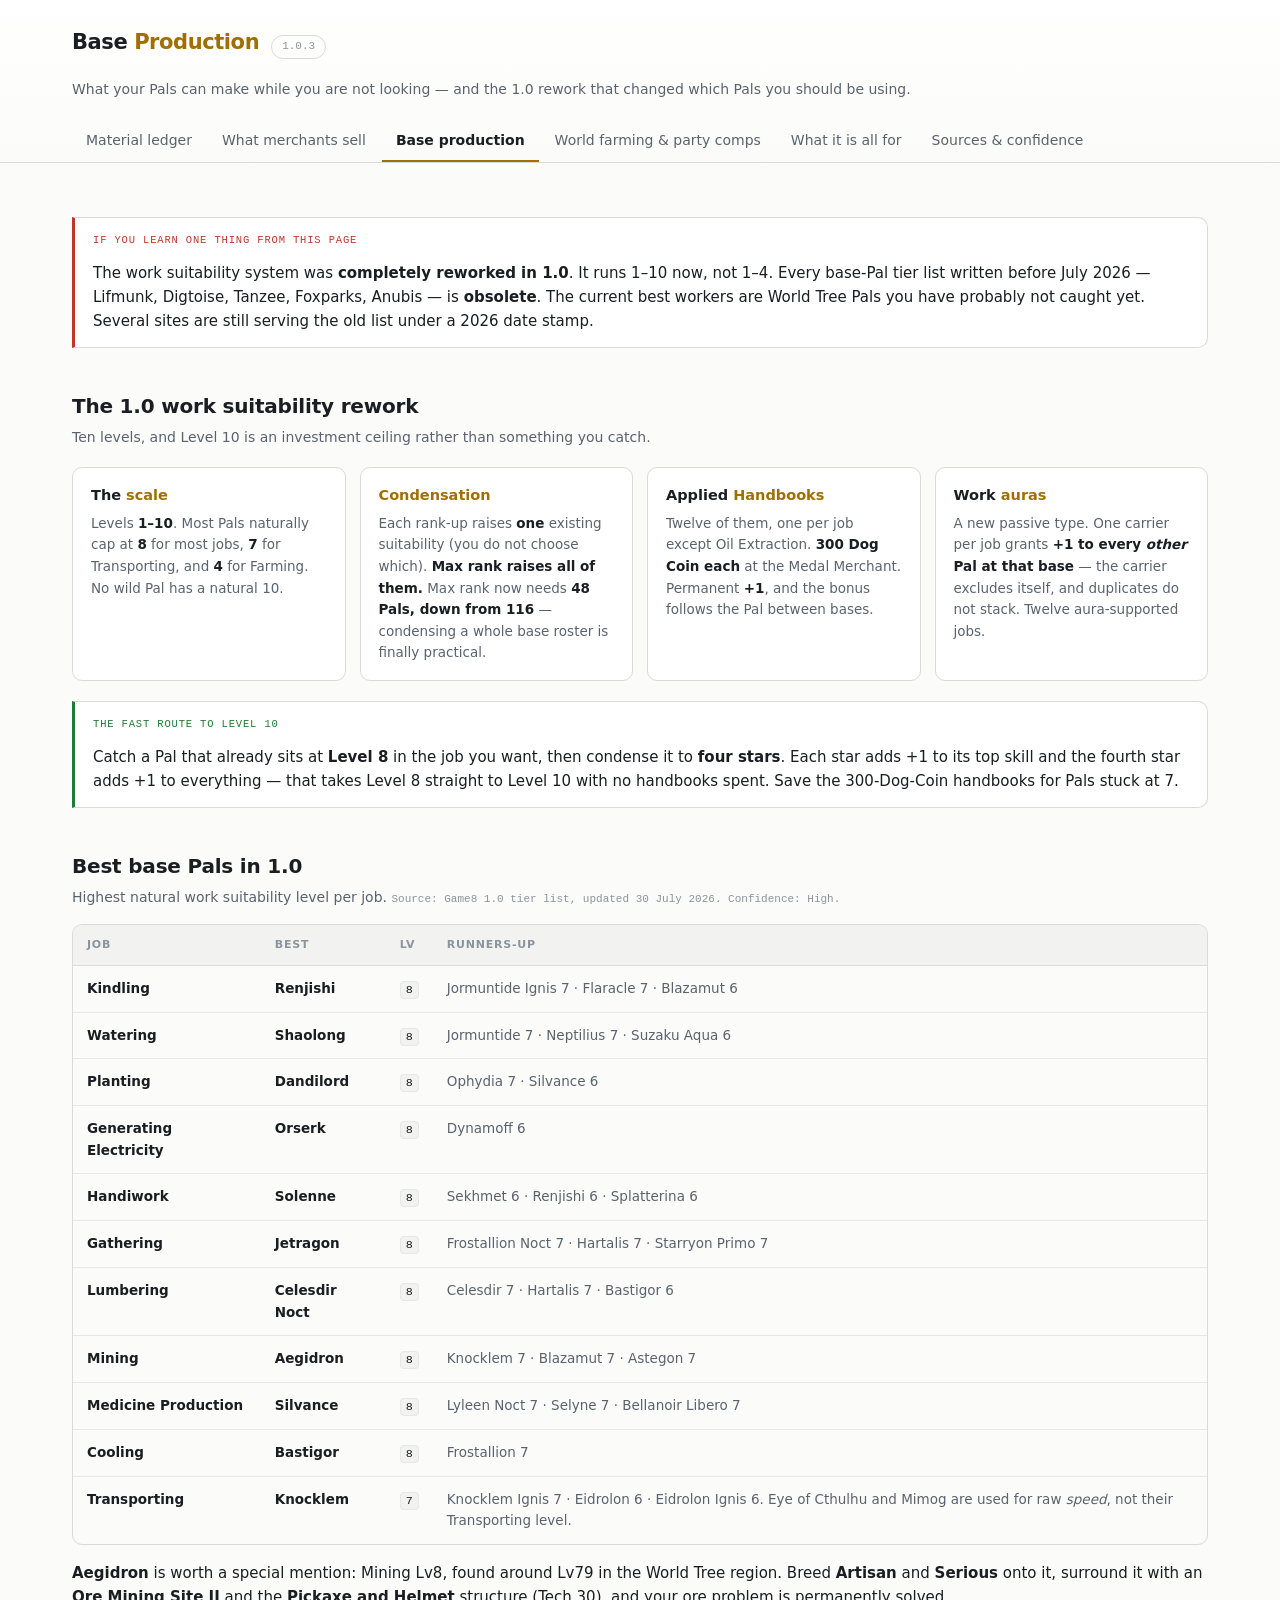
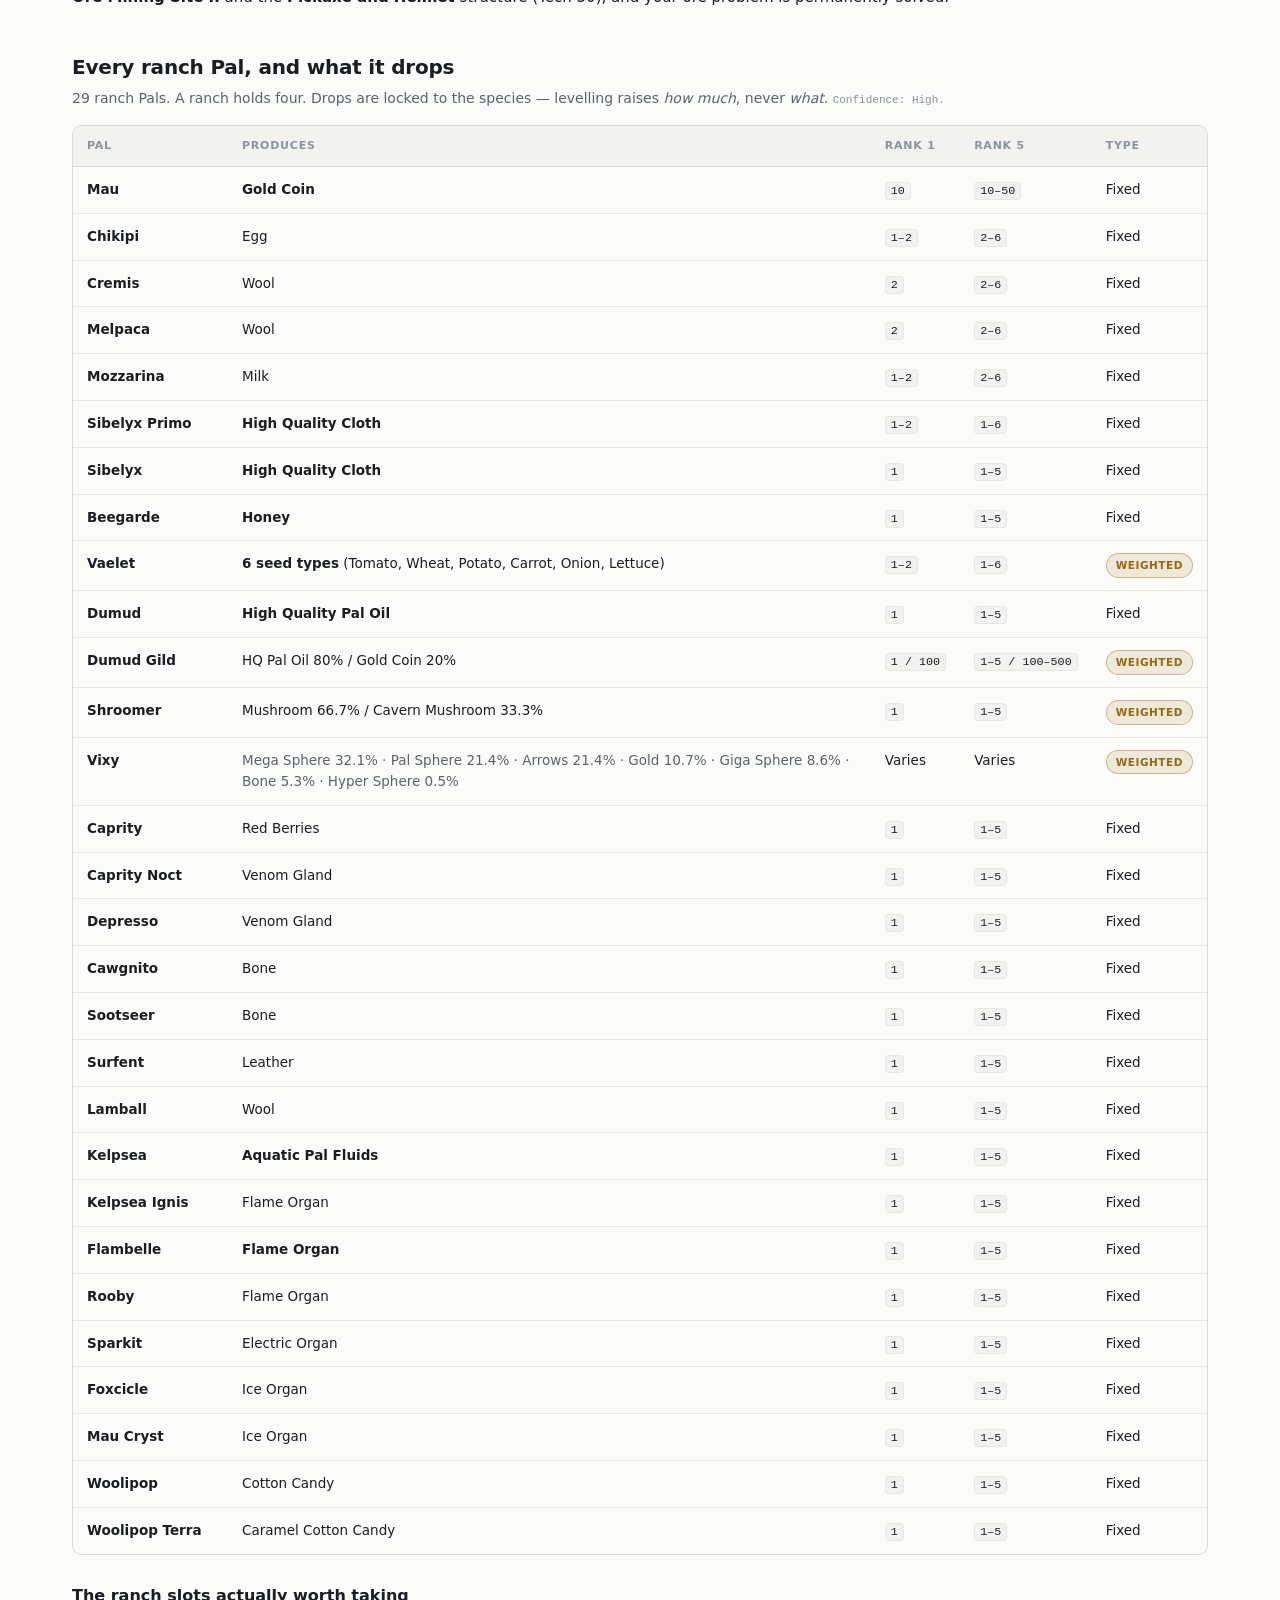
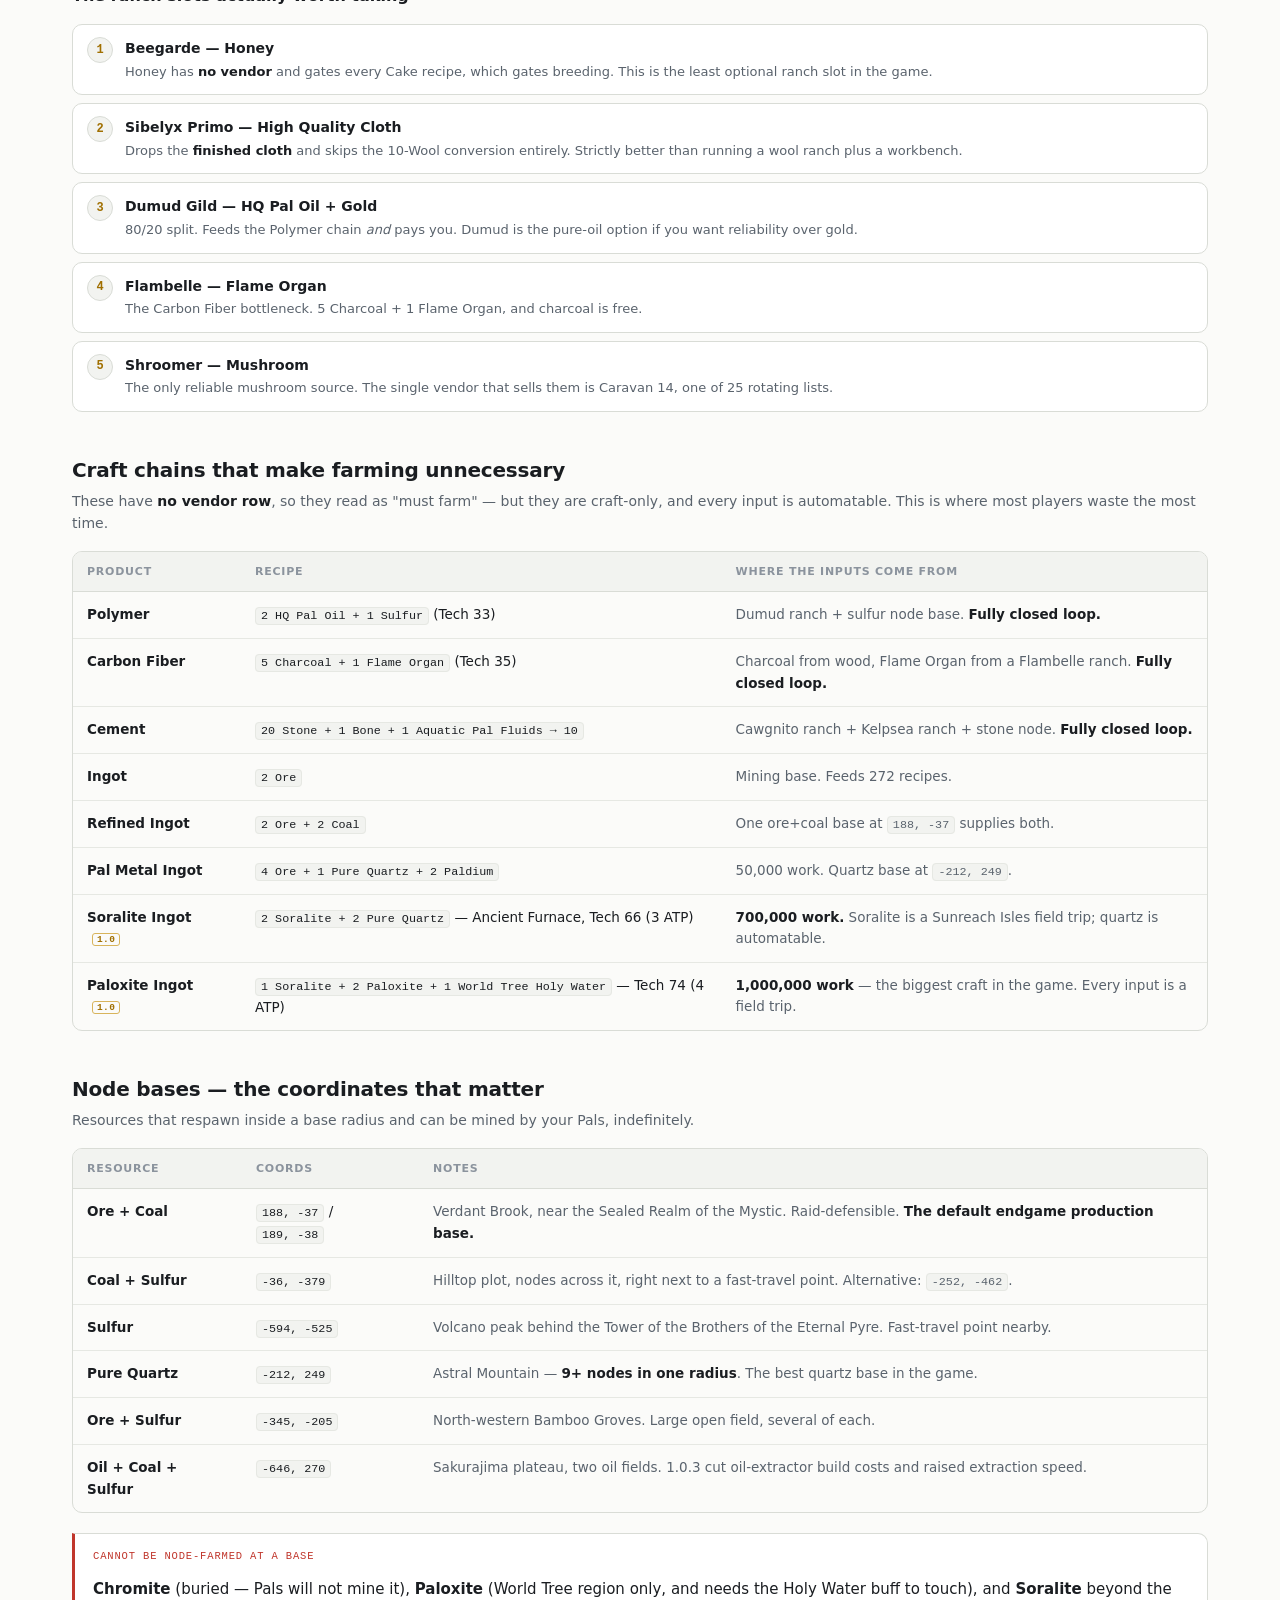
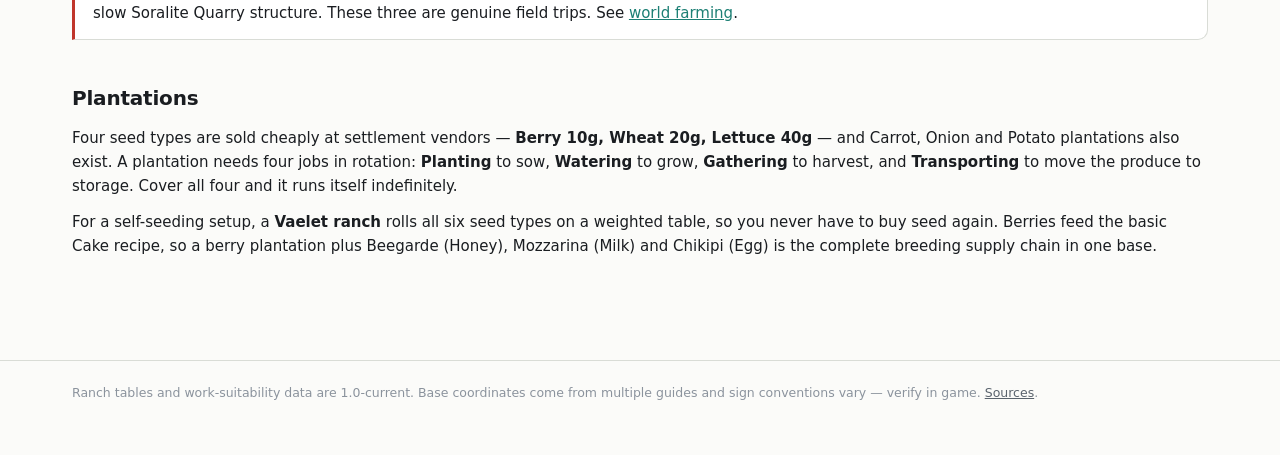
==== base-production.html @ 1eac3b6a "Palworld 1.0 endgame ledger: what you cannot buy, and how to get it A level-80 reference for Palworl" ====
<!doctype html>
<html lang="en">
<head>
<meta charset="utf-8">
<meta name="viewport" content="width=device-width, initial-scale=1">
<title>Base Production — Palworld 1.0</title>
<meta name="description" content="Every ranch Pal and what it drops, the 1.0 work suitability level 1-10 rework, node base coordinates, and the craft chains that make farming unnecessary.">
<link rel="stylesheet" href="assets/style.css">
</head>
<body>

<header class="site">
  <div class="wrap">
    <div class="brand">
      <h1>Base <span>Production</span></h1>
      <span class="ver">1.0.3</span>
      <p class="lede">What your Pals can make while you are not looking — and the 1.0 rework that changed which Pals you should be using.</p>
    </div>
    <nav class="site">
      <a href="index.html">Material ledger</a>
      <a href="merchants.html">What merchants sell</a>
      <a href="base-production.html" class="on">Base production</a>
      <a href="world-farming.html">World farming &amp; party comps</a>
      <a href="endgame-demand.html">What it is all for</a>
      <a href="sources.html">Sources &amp; confidence</a>
    </nav>
  </div>
</header>

<main>
<div class="wrap">

  <div class="callout warn">
    <span class="tag">If you learn one thing from this page</span>
    <p>The work suitability system was <strong>completely reworked in 1.0</strong>. It runs 1–10 now, not 1–4. Every base-Pal tier list written before July 2026 — Lifmunk, Digtoise, Tanzee, Foxparks, Anubis — is <strong>obsolete</strong>. The current best workers are World Tree Pals you have probably not caught yet. Several sites are still serving the old list under a 2026 date stamp.</p>
  </div>

  <h2>The 1.0 work suitability rework</h2>
  <p class="sub">Ten levels, and Level 10 is an investment ceiling rather than something you catch.</p>

  <div class="cards">
    <div class="card">
      <h4>The <span class="who">scale</span></h4>
      <p>Levels <strong>1–10</strong>. Most Pals naturally cap at <strong>8</strong> for most jobs, <strong>7</strong> for Transporting, and <strong>4</strong> for Farming. No wild Pal has a natural 10.</p>
    </div>
    <div class="card">
      <h4><span class="who">Condensation</span></h4>
      <p>Each rank-up raises <strong>one</strong> existing suitability (you do not choose which). <strong>Max rank raises all of them.</strong> Max rank now needs <strong>48 Pals, down from 116</strong> — condensing a whole base roster is finally practical.</p>
    </div>
    <div class="card">
      <h4>Applied <span class="who">Handbooks</span></h4>
      <p>Twelve of them, one per job except Oil Extraction. <strong>300 Dog Coin each</strong> at the Medal Merchant. Permanent <strong>+1</strong>, and the bonus follows the Pal between bases.</p>
    </div>
    <div class="card">
      <h4>Work <span class="who">auras</span></h4>
      <p>A new passive type. One carrier per job grants <strong>+1 to every <em>other</em> Pal at that base</strong> — the carrier excludes itself, and duplicates do not stack. Twelve aura-supported jobs.</p>
    </div>
  </div>

  <div class="callout good">
    <span class="tag">The fast route to Level 10</span>
    <p>Catch a Pal that already sits at <strong>Level 8</strong> in the job you want, then condense it to <strong>four stars</strong>. Each star adds +1 to its top skill and the fourth star adds +1 to everything — that takes Level 8 straight to Level 10 with no handbooks spent. Save the 300-Dog-Coin handbooks for Pals stuck at 7.</p>
  </div>

  <h2>Best base Pals in 1.0</h2>
  <p class="sub">Highest natural work suitability level per job. <span class="conf">Source: Game8 1.0 tier list, updated 30 July 2026. Confidence: High.</span></p>

  <div class="scroll">
  <table>
    <thead><tr><th>Job</th><th>Best</th><th>Lv</th><th>Runners-up</th></tr></thead>
    <tbody>
      <tr><td class="mat">Kindling</td><td><strong>Renjishi</strong></td><td><code>8</code></td><td class="detail">Jormuntide Ignis 7 &middot; Flaracle 7 &middot; Blazamut 6</td></tr>
      <tr><td class="mat">Watering</td><td><strong>Shaolong</strong></td><td><code>8</code></td><td class="detail">Jormuntide 7 &middot; Neptilius 7 &middot; Suzaku Aqua 6</td></tr>
      <tr><td class="mat">Planting</td><td><strong>Dandilord</strong></td><td><code>8</code></td><td class="detail">Ophydia 7 &middot; Silvance 6</td></tr>
      <tr><td class="mat">Generating Electricity</td><td><strong>Orserk</strong></td><td><code>8</code></td><td class="detail">Dynamoff 6</td></tr>
      <tr><td class="mat">Handiwork</td><td><strong>Solenne</strong></td><td><code>8</code></td><td class="detail">Sekhmet 6 &middot; Renjishi 6 &middot; Splatterina 6</td></tr>
      <tr><td class="mat">Gathering</td><td><strong>Jetragon</strong></td><td><code>8</code></td><td class="detail">Frostallion Noct 7 &middot; Hartalis 7 &middot; Starryon Primo 7</td></tr>
      <tr><td class="mat">Lumbering</td><td><strong>Celesdir Noct</strong></td><td><code>8</code></td><td class="detail">Celesdir 7 &middot; Hartalis 7 &middot; Bastigor 6</td></tr>
      <tr><td class="mat">Mining</td><td><strong>Aegidron</strong></td><td><code>8</code></td><td class="detail">Knocklem 7 &middot; Blazamut 7 &middot; Astegon 7</td></tr>
      <tr><td class="mat">Medicine Production</td><td><strong>Silvance</strong></td><td><code>8</code></td><td class="detail">Lyleen Noct 7 &middot; Selyne 7 &middot; Bellanoir Libero 7</td></tr>
      <tr><td class="mat">Cooling</td><td><strong>Bastigor</strong></td><td><code>8</code></td><td class="detail">Frostallion 7</td></tr>
      <tr><td class="mat">Transporting</td><td><strong>Knocklem</strong></td><td><code>7</code></td><td class="detail">Knocklem Ignis 7 &middot; Eidrolon 6 &middot; Eidrolon Ignis 6. Eye of Cthulhu and Mimog are used for raw <em>speed</em>, not their Transporting level.</td></tr>
    </tbody>
  </table>
  </div>

  <p><strong>Aegidron</strong> is worth a special mention: Mining Lv8, found around Lv79 in the World Tree region. Breed <strong>Artisan</strong> and <strong>Serious</strong> onto it, surround it with an <strong>Ore Mining Site II</strong> and the <strong>Pickaxe and Helmet</strong> structure (Tech 30), and your ore problem is permanently solved.</p>

  <h2>Every ranch Pal, and what it drops</h2>
  <p class="sub">29 ranch Pals. A ranch holds four. Drops are locked to the species — levelling raises <em>how much</em>, never <em>what</em>. <span class="conf">Confidence: High.</span></p>

  <div class="scroll">
  <table>
    <thead><tr><th>Pal</th><th>Produces</th><th>Rank 1</th><th>Rank 5</th><th>Type</th></tr></thead>
    <tbody>
      <tr><td class="mat">Mau</td><td><strong>Gold Coin</strong></td><td><code>10</code></td><td><code>10–50</code></td><td>Fixed</td></tr>
      <tr><td class="mat">Chikipi</td><td>Egg</td><td><code>1–2</code></td><td><code>2–6</code></td><td>Fixed</td></tr>
      <tr><td class="mat">Cremis</td><td>Wool</td><td><code>2</code></td><td><code>2–6</code></td><td>Fixed</td></tr>
      <tr><td class="mat">Melpaca</td><td>Wool</td><td><code>2</code></td><td><code>2–6</code></td><td>Fixed</td></tr>
      <tr><td class="mat">Mozzarina</td><td>Milk</td><td><code>1–2</code></td><td><code>2–6</code></td><td>Fixed</td></tr>
      <tr><td class="mat">Sibelyx Primo</td><td><strong>High Quality Cloth</strong></td><td><code>1–2</code></td><td><code>1–6</code></td><td>Fixed</td></tr>
      <tr><td class="mat">Sibelyx</td><td><strong>High Quality Cloth</strong></td><td><code>1</code></td><td><code>1–5</code></td><td>Fixed</td></tr>
      <tr><td class="mat">Beegarde</td><td><strong>Honey</strong></td><td><code>1</code></td><td><code>1–5</code></td><td>Fixed</td></tr>
      <tr><td class="mat">Vaelet</td><td><strong>6 seed types</strong> (Tomato, Wheat, Potato, Carrot, Onion, Lettuce)</td><td><code>1–2</code></td><td><code>1–6</code></td><td><span class="pill rotate">Weighted</span></td></tr>
      <tr><td class="mat">Dumud</td><td><strong>High Quality Pal Oil</strong></td><td><code>1</code></td><td><code>1–5</code></td><td>Fixed</td></tr>
      <tr><td class="mat">Dumud Gild</td><td>HQ Pal Oil 80% / Gold Coin 20%</td><td><code>1 / 100</code></td><td><code>1–5 / 100–500</code></td><td><span class="pill rotate">Weighted</span></td></tr>
      <tr><td class="mat">Shroomer</td><td>Mushroom 66.7% / Cavern Mushroom 33.3%</td><td><code>1</code></td><td><code>1–5</code></td><td><span class="pill rotate">Weighted</span></td></tr>
      <tr><td class="mat">Vixy</td><td class="detail">Mega Sphere 32.1% &middot; Pal Sphere 21.4% &middot; Arrows 21.4% &middot; Gold 10.7% &middot; Giga Sphere 8.6% &middot; Bone 5.3% &middot; Hyper Sphere 0.5%</td><td>Varies</td><td>Varies</td><td><span class="pill rotate">Weighted</span></td></tr>
      <tr><td class="mat">Caprity</td><td>Red Berries</td><td><code>1</code></td><td><code>1–5</code></td><td>Fixed</td></tr>
      <tr><td class="mat">Caprity Noct</td><td>Venom Gland</td><td><code>1</code></td><td><code>1–5</code></td><td>Fixed</td></tr>
      <tr><td class="mat">Depresso</td><td>Venom Gland</td><td><code>1</code></td><td><code>1–5</code></td><td>Fixed</td></tr>
      <tr><td class="mat">Cawgnito</td><td>Bone</td><td><code>1</code></td><td><code>1–5</code></td><td>Fixed</td></tr>
      <tr><td class="mat">Sootseer</td><td>Bone</td><td><code>1</code></td><td><code>1–5</code></td><td>Fixed</td></tr>
      <tr><td class="mat">Surfent</td><td>Leather</td><td><code>1</code></td><td><code>1–5</code></td><td>Fixed</td></tr>
      <tr><td class="mat">Lamball</td><td>Wool</td><td><code>1</code></td><td><code>1–5</code></td><td>Fixed</td></tr>
      <tr><td class="mat">Kelpsea</td><td><strong>Aquatic Pal Fluids</strong></td><td><code>1</code></td><td><code>1–5</code></td><td>Fixed</td></tr>
      <tr><td class="mat">Kelpsea Ignis</td><td>Flame Organ</td><td><code>1</code></td><td><code>1–5</code></td><td>Fixed</td></tr>
      <tr><td class="mat">Flambelle</td><td><strong>Flame Organ</strong></td><td><code>1</code></td><td><code>1–5</code></td><td>Fixed</td></tr>
      <tr><td class="mat">Rooby</td><td>Flame Organ</td><td><code>1</code></td><td><code>1–5</code></td><td>Fixed</td></tr>
      <tr><td class="mat">Sparkit</td><td>Electric Organ</td><td><code>1</code></td><td><code>1–5</code></td><td>Fixed</td></tr>
      <tr><td class="mat">Foxcicle</td><td>Ice Organ</td><td><code>1</code></td><td><code>1–5</code></td><td>Fixed</td></tr>
      <tr><td class="mat">Mau Cryst</td><td>Ice Organ</td><td><code>1</code></td><td><code>1–5</code></td><td>Fixed</td></tr>
      <tr><td class="mat">Woolipop</td><td>Cotton Candy</td><td><code>1</code></td><td><code>1–5</code></td><td>Fixed</td></tr>
      <tr><td class="mat">Woolipop Terra</td><td>Caramel Cotton Candy</td><td><code>1</code></td><td><code>1–5</code></td><td>Fixed</td></tr>
    </tbody>
  </table>
  </div>

  <h3>The ranch slots actually worth taking</h3>
  <ol class="slots">
    <li><span class="n">Beegarde &mdash; Honey</span><span class="d">Honey has <strong>no vendor</strong> and gates every Cake recipe, which gates breeding. This is the least optional ranch slot in the game.</span></li>
    <li><span class="n">Sibelyx Primo &mdash; High Quality Cloth</span><span class="d">Drops the <strong>finished cloth</strong> and skips the 10-Wool conversion entirely. Strictly better than running a wool ranch plus a workbench.</span></li>
    <li><span class="n">Dumud Gild &mdash; HQ Pal Oil + Gold</span><span class="d">80/20 split. Feeds the Polymer chain <em>and</em> pays you. Dumud is the pure-oil option if you want reliability over gold.</span></li>
    <li><span class="n">Flambelle &mdash; Flame Organ</span><span class="d">The Carbon Fiber bottleneck. 5 Charcoal + 1 Flame Organ, and charcoal is free.</span></li>
    <li><span class="n">Shroomer &mdash; Mushroom</span><span class="d">The only reliable mushroom source. The single vendor that sells them is Caravan 14, one of 25 rotating lists.</span></li>
  </ol>

  <h2>Craft chains that make farming unnecessary</h2>
  <p class="sub">These have <strong>no vendor row</strong>, so they read as "must farm" — but they are craft-only, and every input is automatable. This is where most players waste the most time.</p>

  <div class="scroll">
  <table>
    <thead><tr><th>Product</th><th>Recipe</th><th>Where the inputs come from</th></tr></thead>
    <tbody>
      <tr><td class="mat">Polymer</td><td><code>2 HQ Pal Oil + 1 Sulfur</code> (Tech 33)</td><td class="detail">Dumud ranch + sulfur node base. <strong>Fully closed loop.</strong></td></tr>
      <tr><td class="mat">Carbon Fiber</td><td><code>5 Charcoal + 1 Flame Organ</code> (Tech 35)</td><td class="detail">Charcoal from wood, Flame Organ from a Flambelle ranch. <strong>Fully closed loop.</strong></td></tr>
      <tr><td class="mat">Cement</td><td><code>20 Stone + 1 Bone + 1 Aquatic Pal Fluids &rarr; 10</code></td><td class="detail">Cawgnito ranch + Kelpsea ranch + stone node. <strong>Fully closed loop.</strong></td></tr>
      <tr><td class="mat">Ingot</td><td><code>2 Ore</code></td><td class="detail">Mining base. Feeds 272 recipes.</td></tr>
      <tr><td class="mat">Refined Ingot</td><td><code>2 Ore + 2 Coal</code></td><td class="detail">One ore+coal base at <code>188, -37</code> supplies both.</td></tr>
      <tr><td class="mat">Pal Metal Ingot</td><td><code>4 Ore + 1 Pure Quartz + 2 Paldium</code></td><td class="detail">50,000 work. Quartz base at <code>-212, 249</code>.</td></tr>
      <tr><td class="mat">Soralite Ingot <span class="new">1.0</span></td><td><code>2 Soralite + 2 Pure Quartz</code> &mdash; Ancient Furnace, Tech 66 (3 ATP)</td><td class="detail"><strong>700,000 work.</strong> Soralite is a Sunreach Isles field trip; quartz is automatable.</td></tr>
      <tr><td class="mat">Paloxite Ingot <span class="new">1.0</span></td><td><code>1 Soralite + 2 Paloxite + 1 World Tree Holy Water</code> &mdash; Tech 74 (4 ATP)</td><td class="detail"><strong>1,000,000 work</strong> — the biggest craft in the game. Every input is a field trip.</td></tr>
    </tbody>
  </table>
  </div>

  <h2>Node bases &mdash; the coordinates that matter</h2>
  <p class="sub">Resources that respawn inside a base radius and can be mined by your Pals, indefinitely.</p>

  <div class="scroll">
  <table>
    <thead><tr><th>Resource</th><th>Coords</th><th>Notes</th></tr></thead>
    <tbody>
      <tr><td class="mat">Ore + Coal</td><td><code>188, -37</code> / <code>189, -38</code></td><td class="detail">Verdant Brook, near the Sealed Realm of the Mystic. Raid-defensible. <strong>The default endgame production base.</strong></td></tr>
      <tr><td class="mat">Coal + Sulfur</td><td><code>-36, -379</code></td><td class="detail">Hilltop plot, nodes across it, right next to a fast-travel point. Alternative: <code>-252, -462</code>.</td></tr>
      <tr><td class="mat">Sulfur</td><td><code>-594, -525</code></td><td class="detail">Volcano peak behind the Tower of the Brothers of the Eternal Pyre. Fast-travel point nearby.</td></tr>
      <tr><td class="mat">Pure Quartz</td><td><code>-212, 249</code></td><td class="detail">Astral Mountain — <strong>9+ nodes in one radius</strong>. The best quartz base in the game.</td></tr>
      <tr><td class="mat">Ore + Sulfur</td><td><code>-345, -205</code></td><td class="detail">North-western Bamboo Groves. Large open field, several of each.</td></tr>
      <tr><td class="mat">Oil + Coal + Sulfur</td><td><code>-646, 270</code></td><td class="detail">Sakurajima plateau, two oil fields. 1.0.3 cut oil-extractor build costs and raised extraction speed.</td></tr>
    </tbody>
  </table>
  </div>

  <div class="callout warn">
    <span class="tag">Cannot be node-farmed at a base</span>
    <p><strong>Chromite</strong> (buried — Pals will not mine it), <strong>Paloxite</strong> (World Tree region only, and needs the Holy Water buff to touch), and <strong>Soralite</strong> beyond the slow Soralite Quarry structure. These three are genuine field trips. See <a href="world-farming.html">world farming</a>.</p>
  </div>

  <h2>Plantations</h2>
  <p>Four seed types are sold cheaply at settlement vendors — <strong>Berry 10g, Wheat 20g, Lettuce 40g</strong> — and Carrot, Onion and Potato plantations also exist. A plantation needs four jobs in rotation: <strong>Planting</strong> to sow, <strong>Watering</strong> to grow, <strong>Gathering</strong> to harvest, and <strong>Transporting</strong> to move the produce to storage. Cover all four and it runs itself indefinitely.</p>
  <p>For a self-seeding setup, a <strong>Vaelet ranch</strong> rolls all six seed types on a weighted table, so you never have to buy seed again. Berries feed the basic Cake recipe, so a berry plantation plus Beegarde (Honey), Mozzarina (Milk) and Chikipi (Egg) is the complete breeding supply chain in one base.</p>

</div>
</main>

<footer class="site">
  <div class="wrap">Ranch tables and work-suitability data are 1.0-current. Base coordinates come from multiple guides and sign conventions vary — verify in game. <a href="sources.html">Sources</a>.</div>
</footer>

</body>
</html>
---- assets/style.css ----
:root {
  --bg: #0e1116;
  --bg-raised: #161b22;
  --bg-inset: #1c232c;
  --border: #2a323d;
  --border-soft: #222933;
  --text: #e6edf3;
  --text-dim: #9aa7b4;
  --text-faint: #6e7b8a;
  --accent: #f0b429;
  --accent-dim: #8a6a1c;
  --teal: #3fb6a8;
  --red: #e5534b;
  --green: #3fb950;
  --amber: #d29922;
  --radius: 10px;
  --mono: ui-monospace, "SF Mono", "JetBrains Mono", "Cascadia Code", Consolas, monospace;
  --sans: system-ui, -apple-system, "Segoe UI", Roboto, Helvetica, Arial, sans-serif;
}

@media (prefers-color-scheme: light) {
  :root:not([data-theme="dark"]) {
    --bg: #fbfbf9;
    --bg-raised: #ffffff;
    --bg-inset: #f2f3f0;
    --border: #d9dcd6;
    --border-soft: #e6e8e3;
    --text: #1a1d21;
    --text-dim: #5a636d;
    --text-faint: #8b939d;
    --accent: #a06f00;
    --accent-dim: #d8b45c;
    --teal: #1c7f74;
    --red: #c0362c;
    --green: #1f7a33;
    --amber: #96690a;
  }
}

* { box-sizing: border-box; }

body {
  margin: 0;
  background: var(--bg);
  color: var(--text);
  font-family: var(--sans);
  font-size: 15px;
  line-height: 1.6;
  -webkit-font-smoothing: antialiased;
}

.wrap { max-width: 1180px; margin: 0 auto; padding: 0 22px; }

/* ---------- header / nav ---------- */
header.site {
  border-bottom: 1px solid var(--border);
  background: linear-gradient(180deg, var(--bg-raised), var(--bg));
  padding: 26px 0 0;
}
.brand { display: flex; align-items: baseline; gap: 12px; flex-wrap: wrap; }
.brand h1 {
  margin: 0; font-size: 21px; letter-spacing: -0.02em; font-weight: 650;
}
.brand h1 span { color: var(--accent); }
.brand .ver {
  font-family: var(--mono); font-size: 11px; color: var(--text-faint);
  border: 1px solid var(--border); border-radius: 20px; padding: 2px 10px;
}
.brand .lede { margin: 6px 0 0; color: var(--text-dim); font-size: 14px; width: 100%; }

nav.site { display: flex; gap: 2px; margin-top: 20px; flex-wrap: wrap; }
nav.site a {
  color: var(--text-dim); text-decoration: none; font-size: 14px;
  padding: 9px 14px; border-bottom: 2px solid transparent; white-space: nowrap;
}
nav.site a:hover { color: var(--text); }
nav.site a.on { color: var(--text); border-bottom-color: var(--accent); font-weight: 550; }

main { padding: 34px 0 90px; }

/* ---------- typography ---------- */
h2 {
  font-size: 20px; margin: 42px 0 4px; letter-spacing: -0.01em;
  scroll-margin-top: 20px;
}
h2:first-child { margin-top: 0; }
h3 { font-size: 16px; margin: 28px 0 4px; color: var(--text); }
h2 + .sub, h3 + .sub { color: var(--text-dim); margin: 0 0 16px; font-size: 14px; }
p { margin: 12px 0; }
a { color: var(--teal); }
code {
  font-family: var(--mono); font-size: 0.87em; background: var(--bg-inset);
  border: 1px solid var(--border-soft); border-radius: 4px; padding: 1px 5px;
  white-space: nowrap;
}
strong { font-weight: 620; color: var(--text); }
ul, ol { padding-left: 20px; }
li { margin: 5px 0; }
hr { border: 0; border-top: 1px solid var(--border); margin: 40px 0; }

/* ---------- callouts ---------- */
.callout {
  border: 1px solid var(--border); border-left: 3px solid var(--accent);
  background: var(--bg-raised); border-radius: 0 var(--radius) var(--radius) 0;
  padding: 14px 18px; margin: 20px 0;
}
.callout.warn { border-left-color: var(--red); }
.callout.good { border-left-color: var(--green); }
.callout p:first-child { margin-top: 0; }
.callout p:last-child { margin-bottom: 0; }
.callout .tag {
  font-family: var(--mono); font-size: 10.5px; letter-spacing: 0.08em;
  text-transform: uppercase; color: var(--accent); display: block; margin-bottom: 4px;
}
.callout.warn .tag { color: var(--red); }
.callout.good .tag { color: var(--green); }

/* ---------- the answer block ---------- */
.answer {
  background: var(--bg-raised); border: 1px solid var(--border);
  border-radius: var(--radius); padding: 22px 24px; margin: 0 0 30px;
}
.answer h2 { margin: 0 0 10px; font-size: 17px; }
.answer .big {
  font-size: 17px; line-height: 1.55; margin: 0;
}
.answer .big em { color: var(--accent); font-style: normal; font-weight: 620; }

/* ---------- stat strip ---------- */
.strip { display: grid; grid-template-columns: repeat(auto-fit, minmax(150px, 1fr)); gap: 12px; margin: 22px 0 8px; }
.strip .cell {
  background: var(--bg-raised); border: 1px solid var(--border);
  border-radius: var(--radius); padding: 14px 16px;
}
.strip .n { font-size: 24px; font-weight: 650; letter-spacing: -0.02em; color: var(--accent); font-family: var(--mono); }
.strip .l { font-size: 12.5px; color: var(--text-dim); margin-top: 2px; line-height: 1.4; }

/* ---------- filters ---------- */
.filters { display: flex; gap: 8px; flex-wrap: wrap; margin: 22px 0 14px; align-items: center; }
.filters button {
  background: var(--bg-raised); color: var(--text-dim); border: 1px solid var(--border);
  border-radius: 20px; padding: 6px 14px; font-size: 13px; cursor: pointer;
  font-family: inherit; transition: all .12s;
}
.filters button:hover { color: var(--text); border-color: var(--text-faint); }
.filters button.on { background: var(--accent); color: #10131a; border-color: var(--accent); font-weight: 600; }
.filters input {
  background: var(--bg-raised); border: 1px solid var(--border); border-radius: 20px;
  padding: 6px 14px; color: var(--text); font-family: inherit; font-size: 13px;
  min-width: 190px; margin-left: auto;
}
.filters input::placeholder { color: var(--text-faint); }
.count { font-size: 12.5px; color: var(--text-faint); font-family: var(--mono); margin: 0 0 10px; }

/* ---------- tables ---------- */
.scroll { overflow-x: auto; border: 1px solid var(--border); border-radius: var(--radius); margin: 16px 0; }
table { border-collapse: collapse; width: 100%; font-size: 13.5px; }
th {
  text-align: left; font-size: 11px; letter-spacing: 0.07em; text-transform: uppercase;
  color: var(--text-faint); font-weight: 600; padding: 11px 14px;
  background: var(--bg-inset); border-bottom: 1px solid var(--border); white-space: nowrap;
}
td { padding: 12px 14px; border-bottom: 1px solid var(--border-soft); vertical-align: top; }
tbody tr:last-child td { border-bottom: 0; }
tbody tr:hover { background: var(--bg-raised); }
td.mat { font-weight: 600; min-width: 155px; }
td.detail { color: var(--text-dim); min-width: 240px; }
td.detail strong { color: var(--text); }

/* ---------- pills ---------- */
.pill {
  display: inline-block; font-size: 10.5px; font-weight: 700; letter-spacing: 0.05em;
  text-transform: uppercase; padding: 3px 9px; border-radius: 20px; white-space: nowrap;
  border: 1px solid;
}
.pill.no    { color: var(--red);   border-color: color-mix(in srgb, var(--red) 40%, transparent);   background: color-mix(in srgb, var(--red) 12%, transparent); }
.pill.yes   { color: var(--green); border-color: color-mix(in srgb, var(--green) 40%, transparent); background: color-mix(in srgb, var(--green) 12%, transparent); }
.pill.poor  { color: var(--amber); border-color: color-mix(in srgb, var(--amber) 40%, transparent); background: color-mix(in srgb, var(--amber) 12%, transparent); }
.pill.rotate{ color: var(--amber); border-color: color-mix(in srgb, var(--amber) 40%, transparent); background: color-mix(in srgb, var(--amber) 12%, transparent); }
.pill.partial{color: var(--teal);  border-color: color-mix(in srgb, var(--teal) 40%, transparent);  background: color-mix(in srgb, var(--teal) 12%, transparent); }

.conf { font-family: var(--mono); font-size: 11px; color: var(--text-faint); white-space: nowrap; }
.new {
  font-family: var(--mono); font-size: 9.5px; font-weight: 700; color: var(--accent);
  border: 1px solid var(--accent-dim); border-radius: 3px; padding: 0 4px;
  vertical-align: middle; margin-left: 5px; letter-spacing: 0.04em;
}

/* ---------- cards ---------- */
.cards { display: grid; grid-template-columns: repeat(auto-fit, minmax(270px, 1fr)); gap: 14px; margin: 18px 0; }
.card {
  background: var(--bg-raised); border: 1px solid var(--border);
  border-radius: var(--radius); padding: 16px 18px;
}
.card h4 { margin: 0 0 6px; font-size: 14.5px; }
.card h4 .who { color: var(--accent); }
.card p { margin: 6px 0 0; font-size: 13.5px; color: var(--text-dim); }
.card p strong { color: var(--text); }

/* ---------- party slot list ---------- */
ol.slots { counter-reset: s; list-style: none; padding: 0; margin: 16px 0; }
ol.slots li {
  counter-increment: s; position: relative; padding: 12px 16px 12px 52px;
  border: 1px solid var(--border); border-radius: var(--radius);
  background: var(--bg-raised); margin: 8px 0; font-size: 14px;
}
ol.slots li::before {
  content: counter(s); position: absolute; left: 14px; top: 12px;
  width: 24px; height: 24px; border-radius: 50%; background: var(--bg-inset);
  border: 1px solid var(--border); color: var(--accent);
  font-family: var(--mono); font-size: 12px; font-weight: 700;
  display: grid; place-items: center;
}
ol.slots li .n { font-weight: 620; }
ol.slots li .d { color: var(--text-dim); display: block; font-size: 13px; margin-top: 2px; }

/* ---------- footer ---------- */
footer.site {
  border-top: 1px solid var(--border); padding: 22px 0 40px;
  color: var(--text-faint); font-size: 12.5px;
}
footer.site a { color: var(--text-dim); }

@media (max-width: 640px) {
  .wrap { padding: 0 14px; }
  .brand h1 { font-size: 18px; }
  .filters input { margin-left: 0; width: 100%; }
  table { font-size: 12.5px; }
  td, th { padding: 9px 10px; }
}
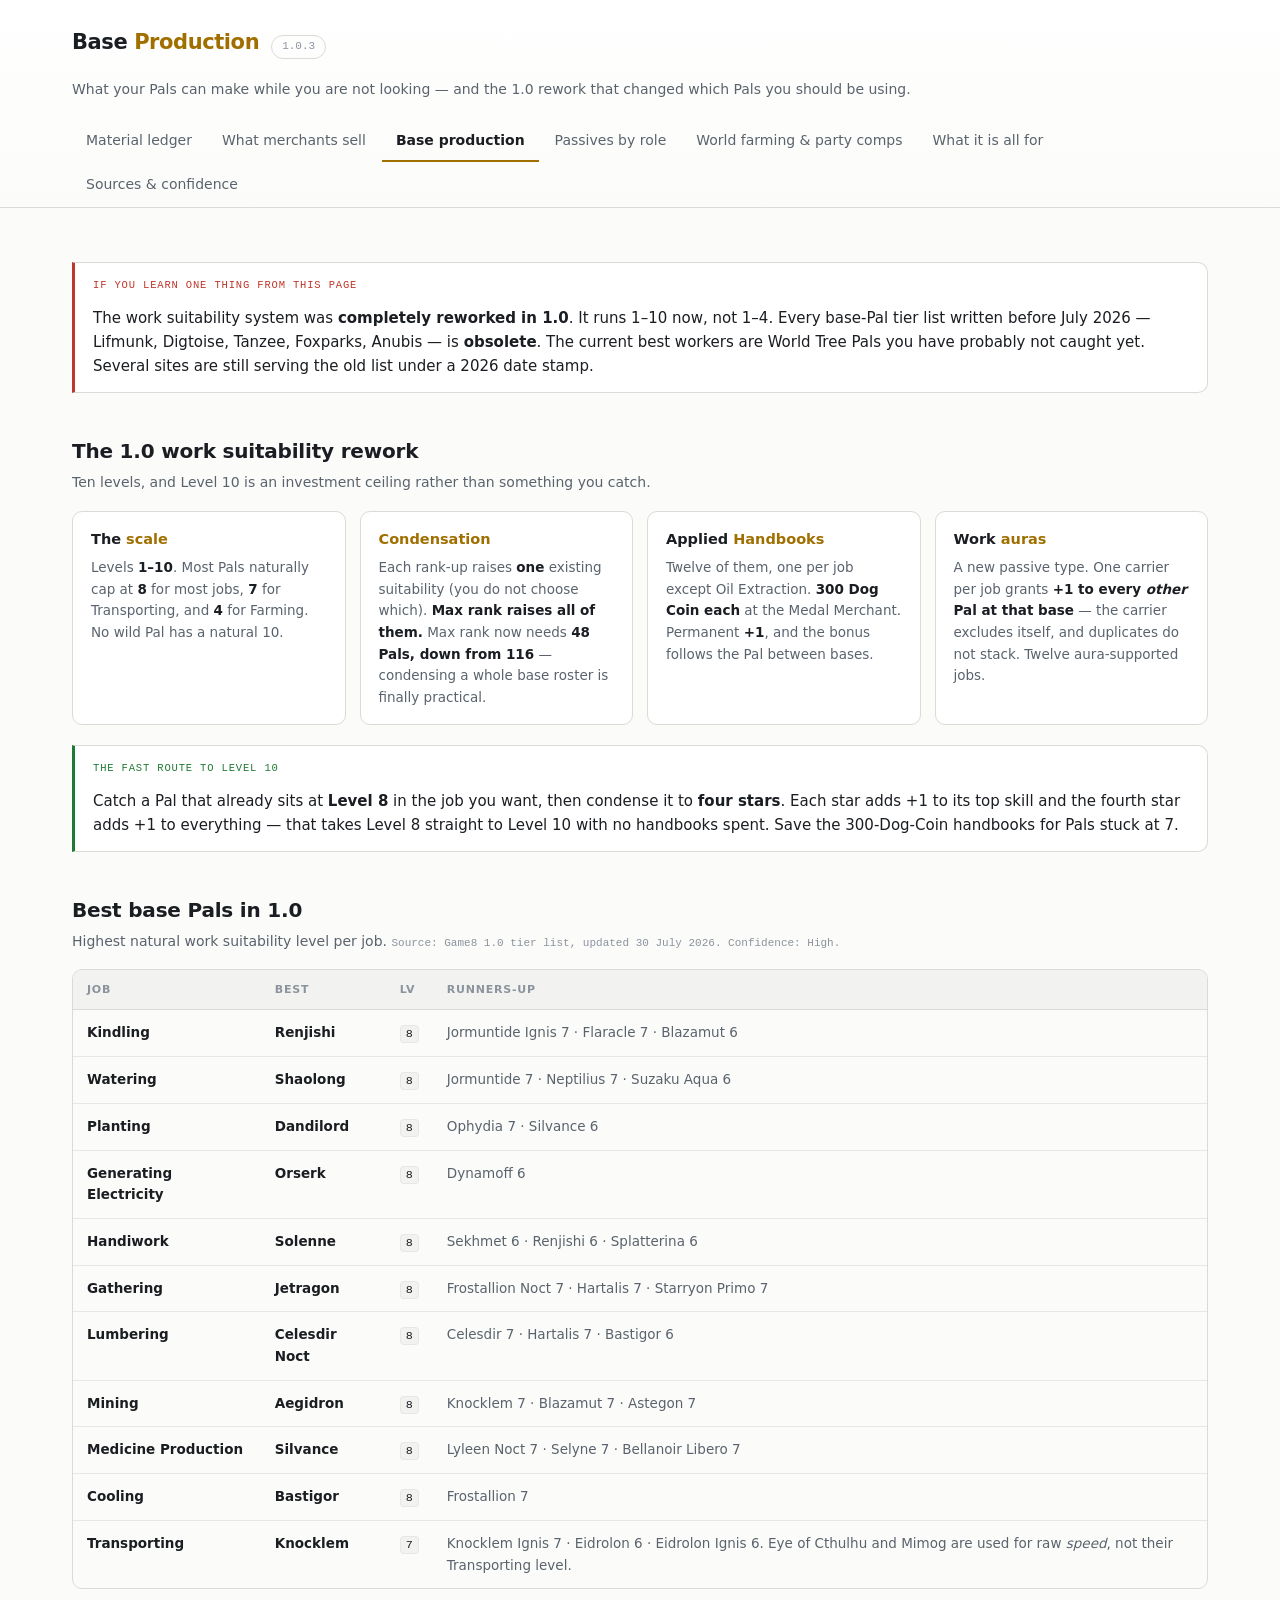
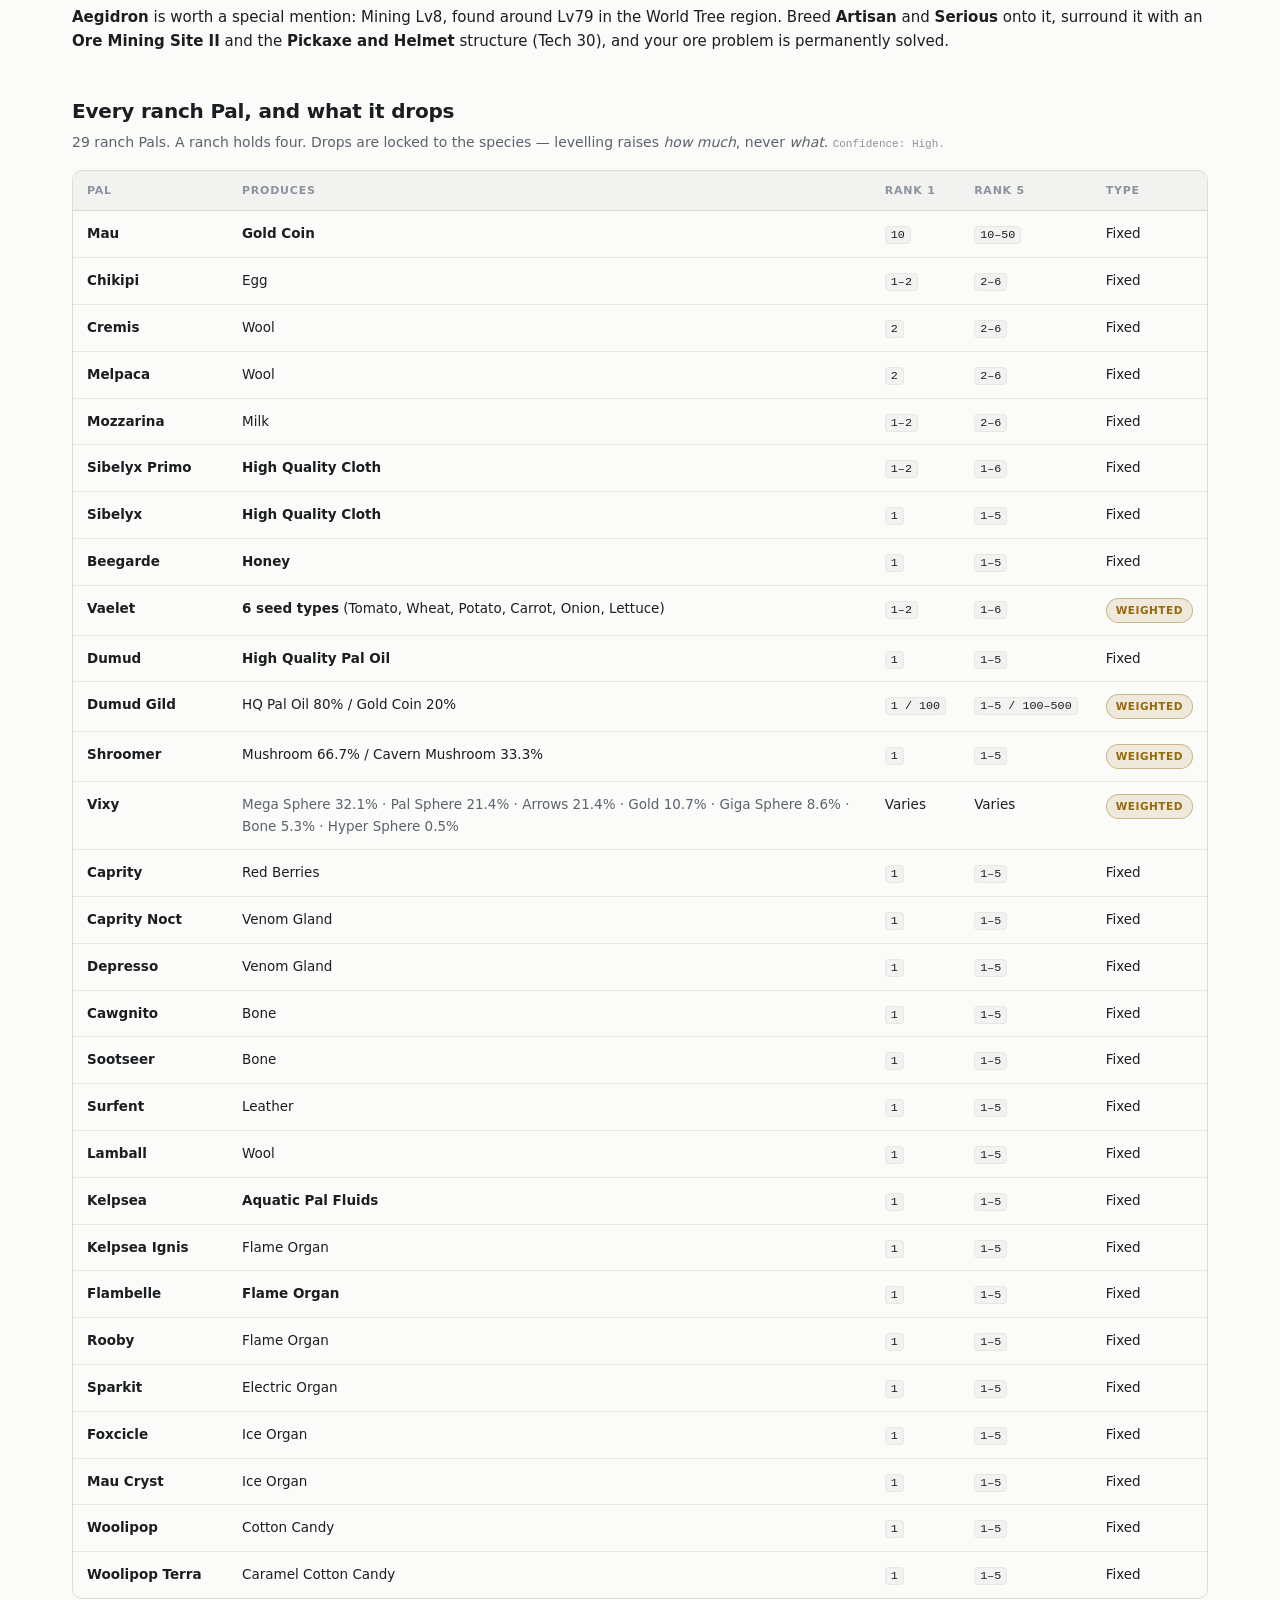
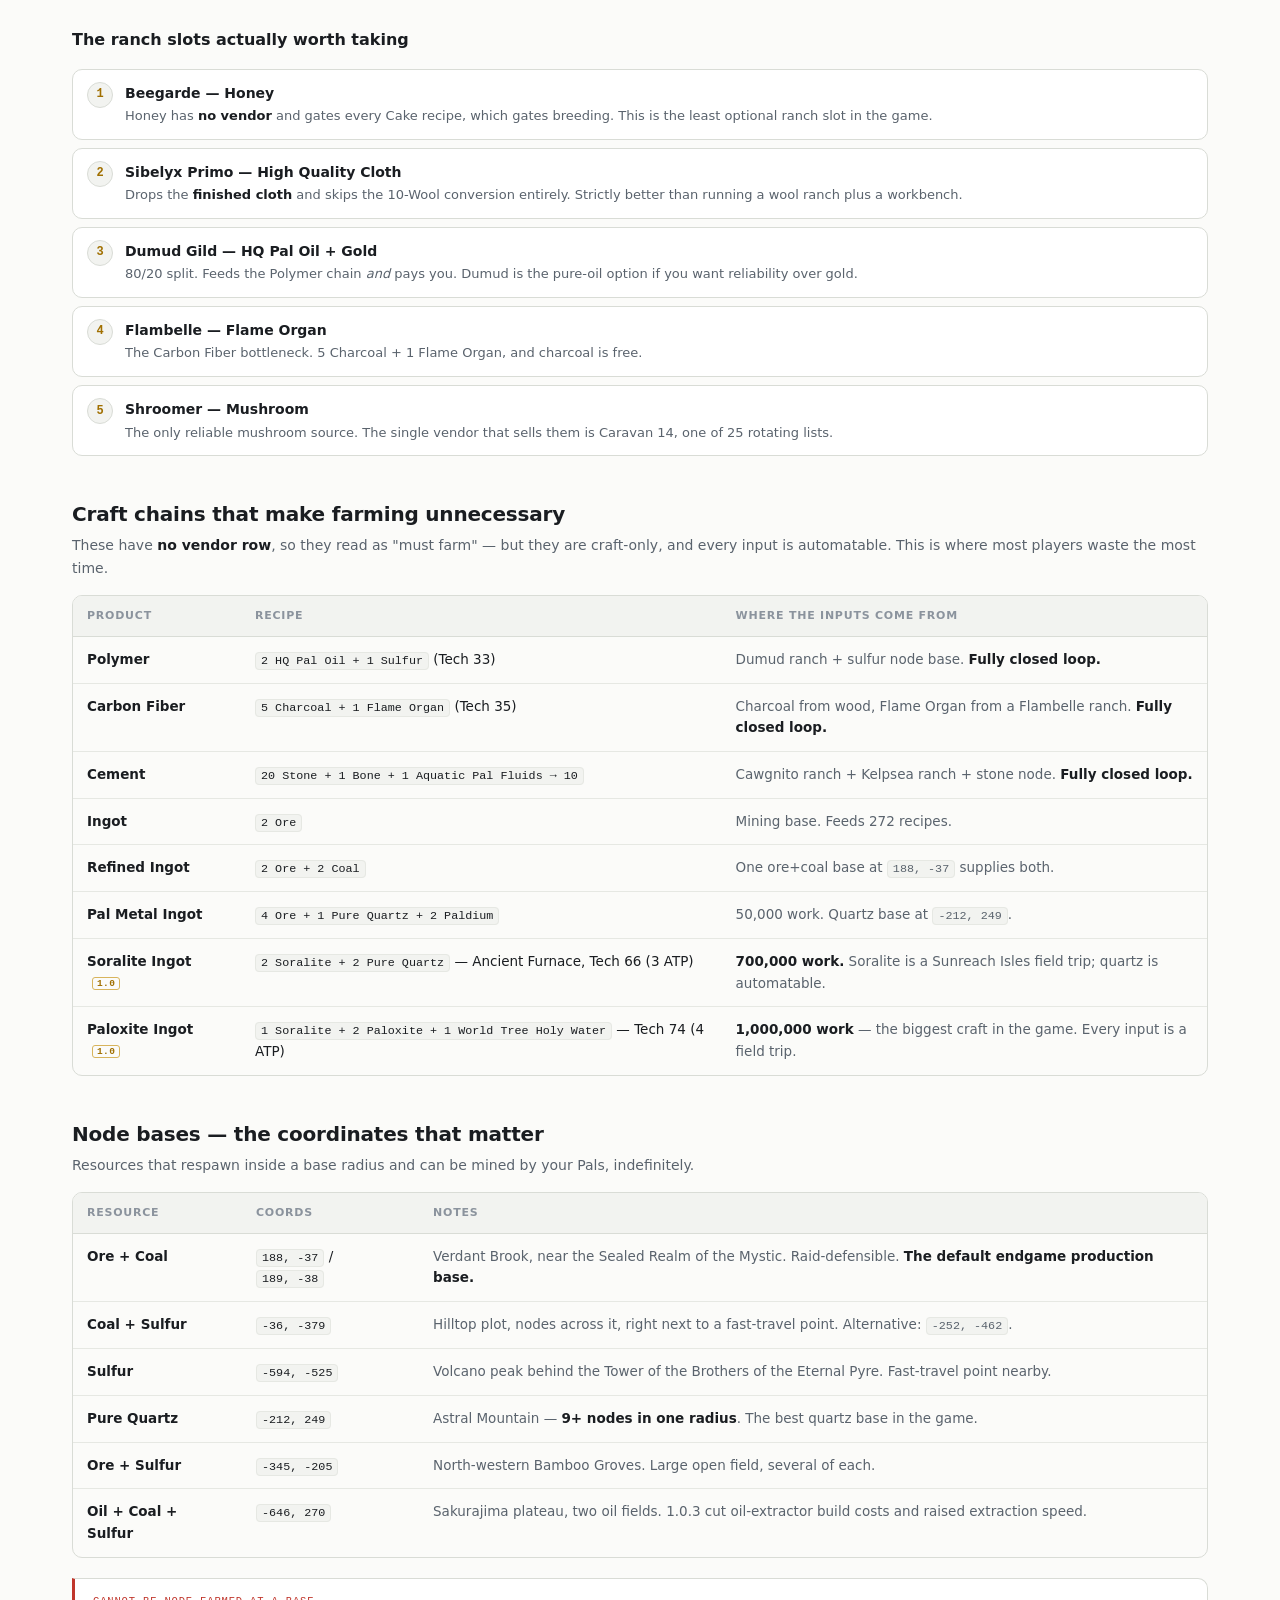
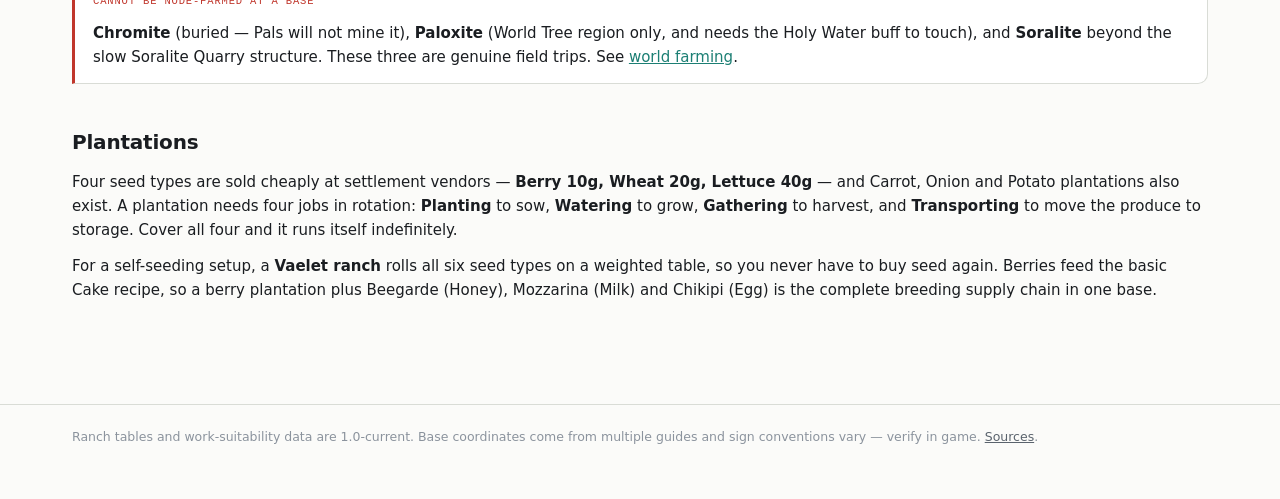
==== commit 69d2b89c: "Add passives page; correct the furnace ceiling to base worker slots Three player corrections from li" ====
--- a/base-production.html
+++ b/base-production.html
@@ -20,6 +20,7 @@
       <a href="index.html">Material ledger</a>
       <a href="merchants.html">What merchants sell</a>
       <a href="base-production.html" class="on">Base production</a>
+      <a href="passives.html">Passives by role</a>
       <a href="world-farming.html">World farming &amp; party comps</a>
       <a href="endgame-demand.html">What it is all for</a>
       <a href="sources.html">Sources &amp; confidence</a>
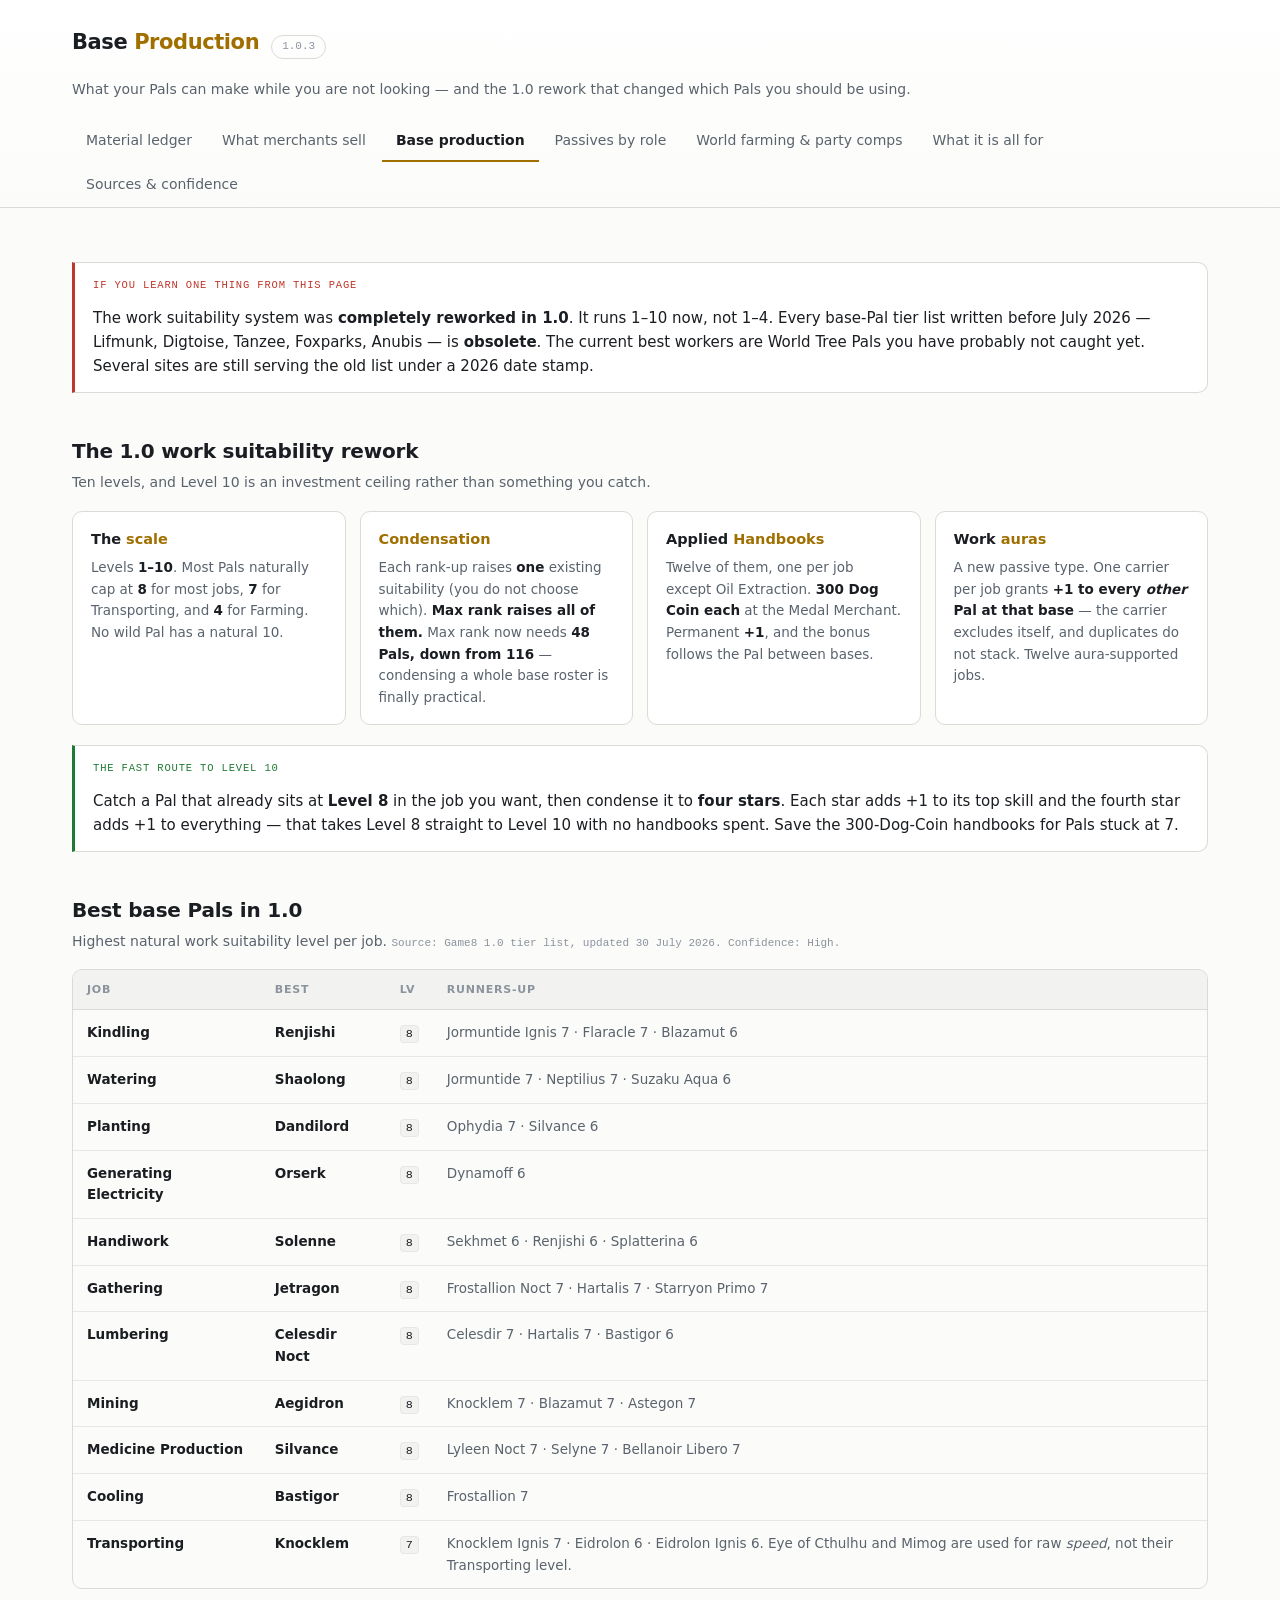
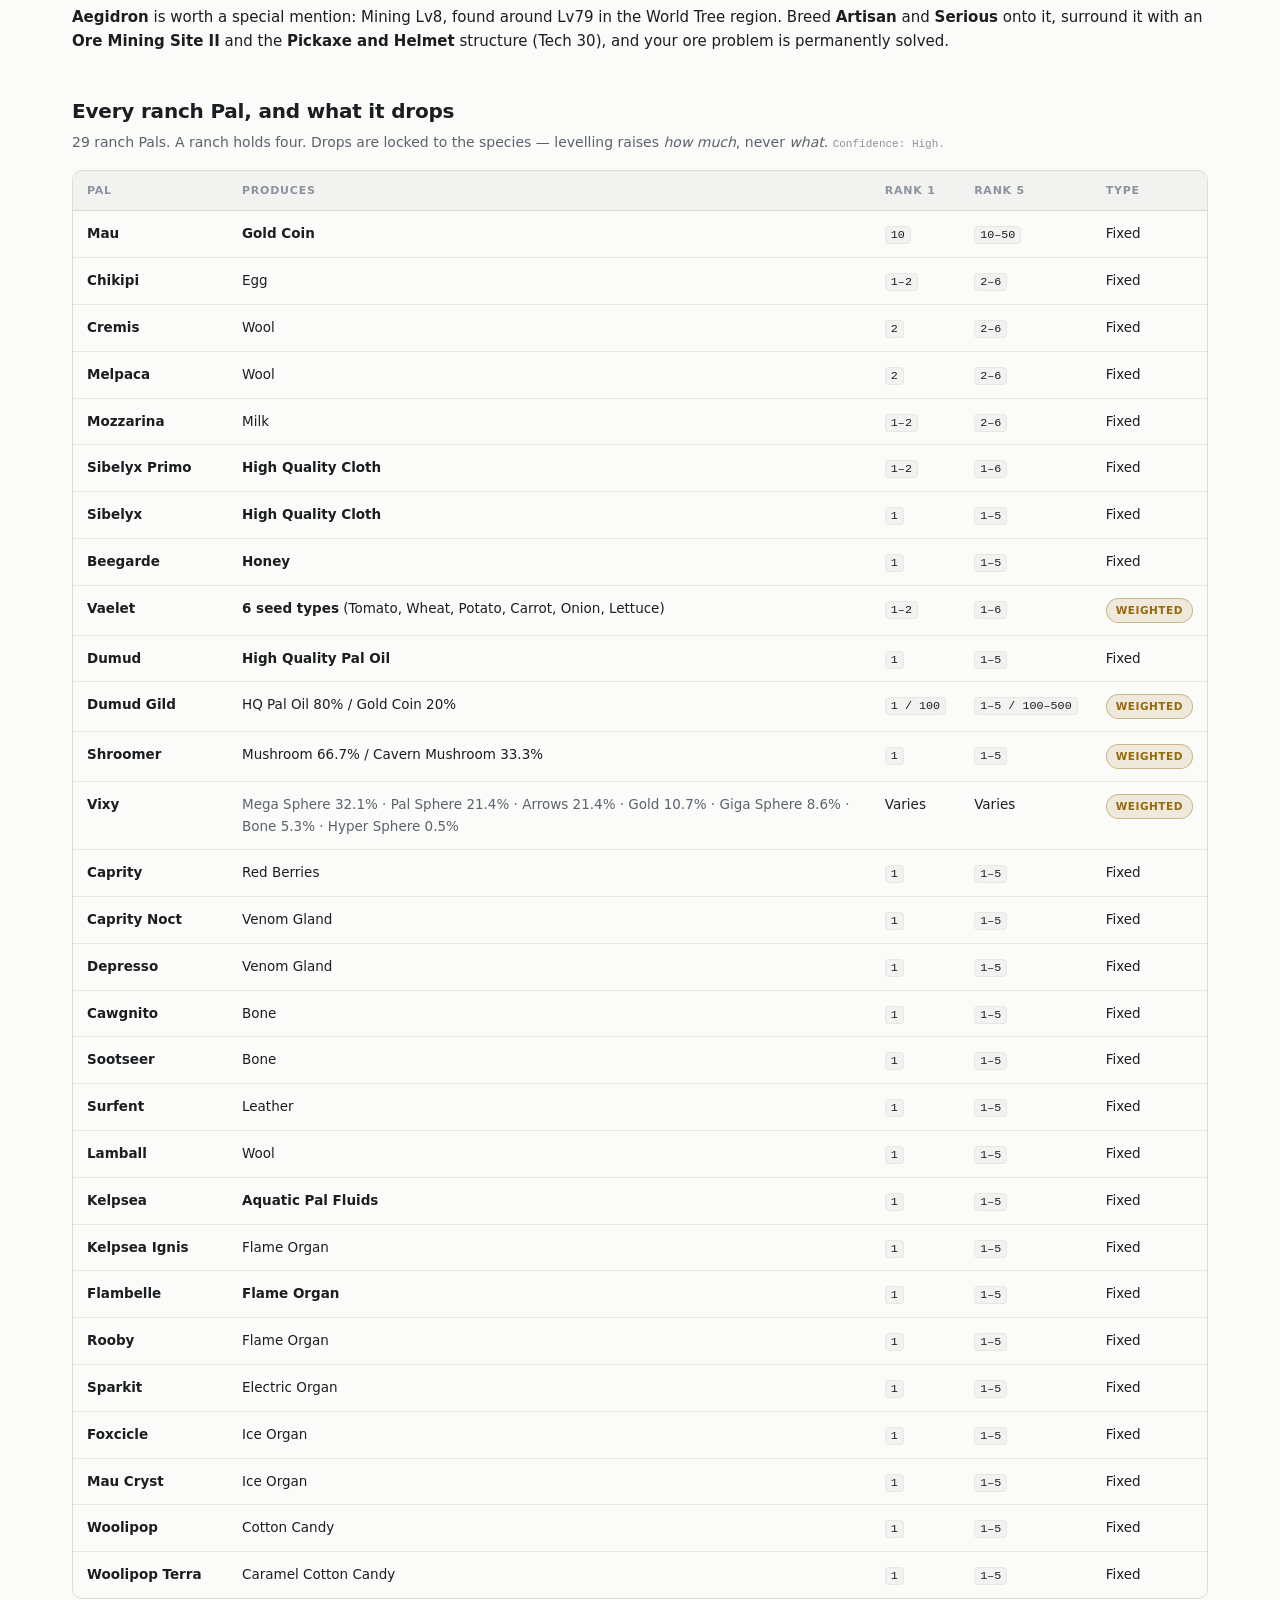
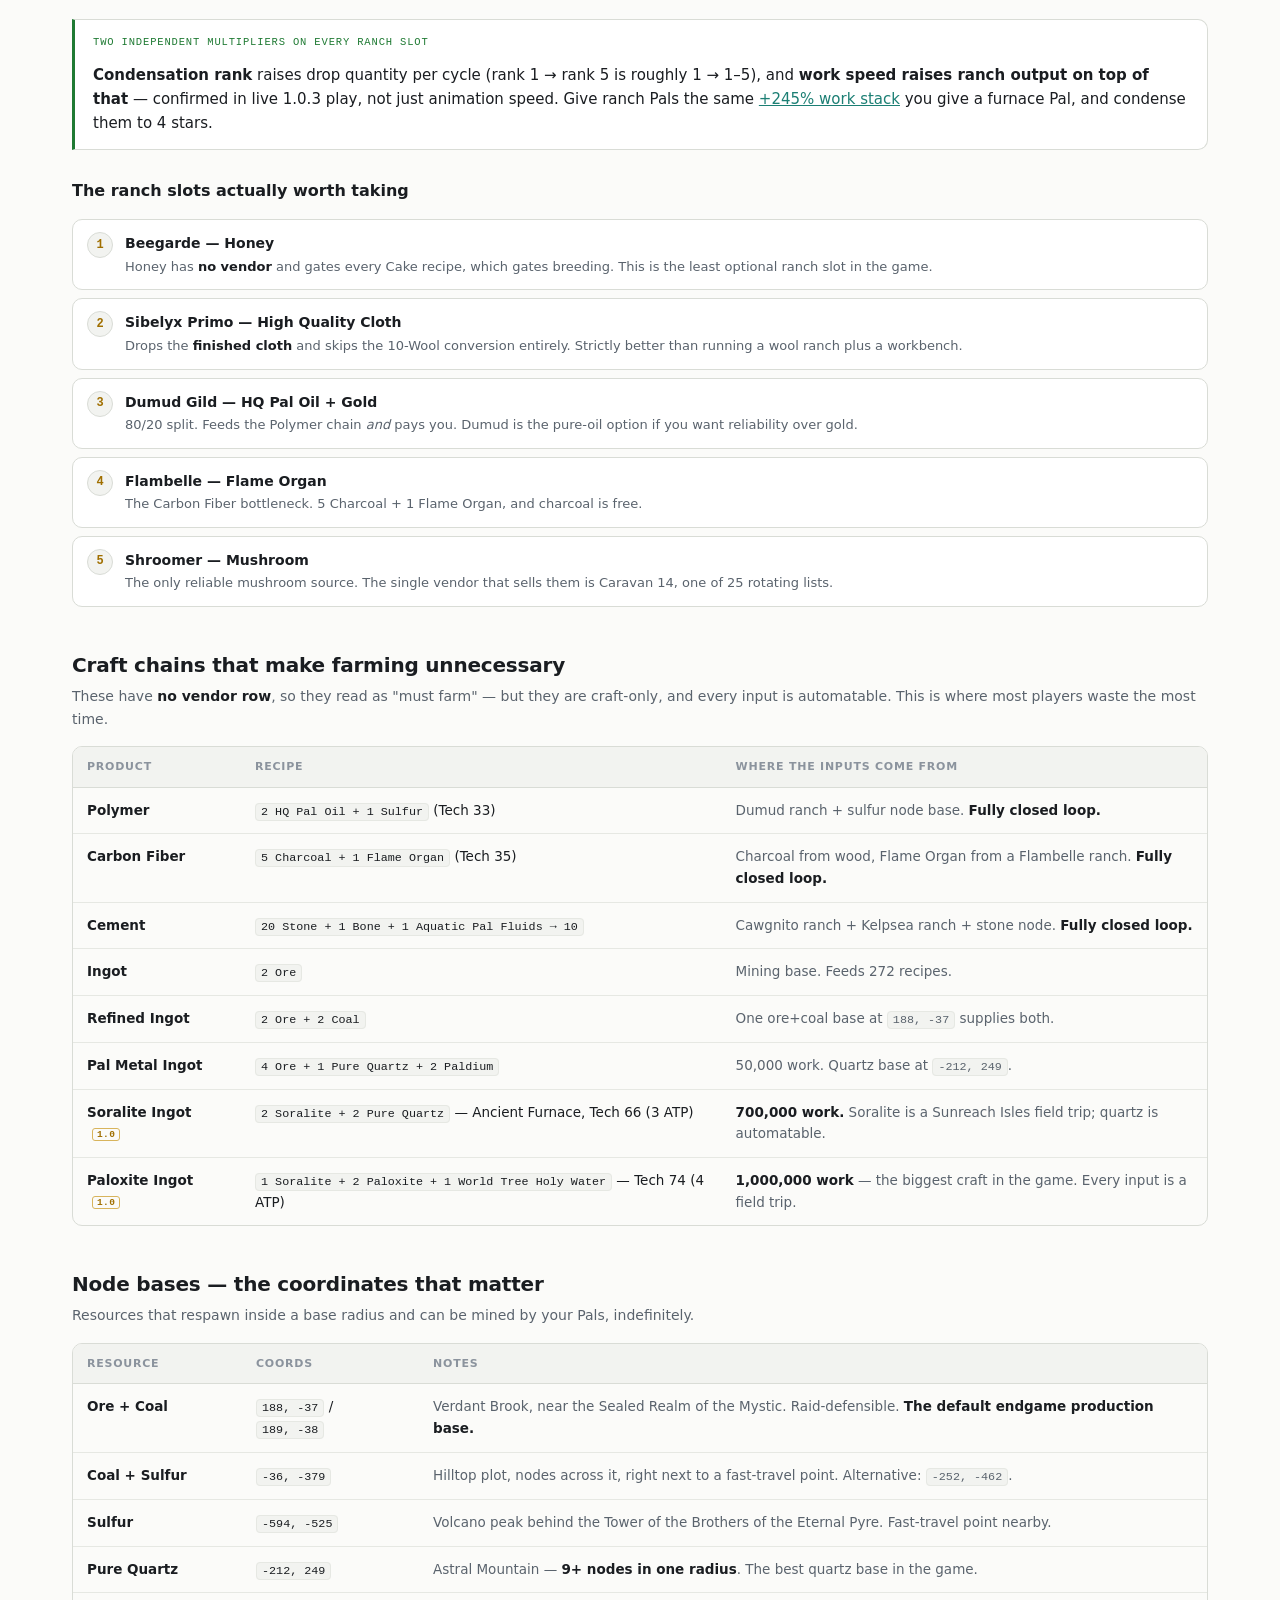
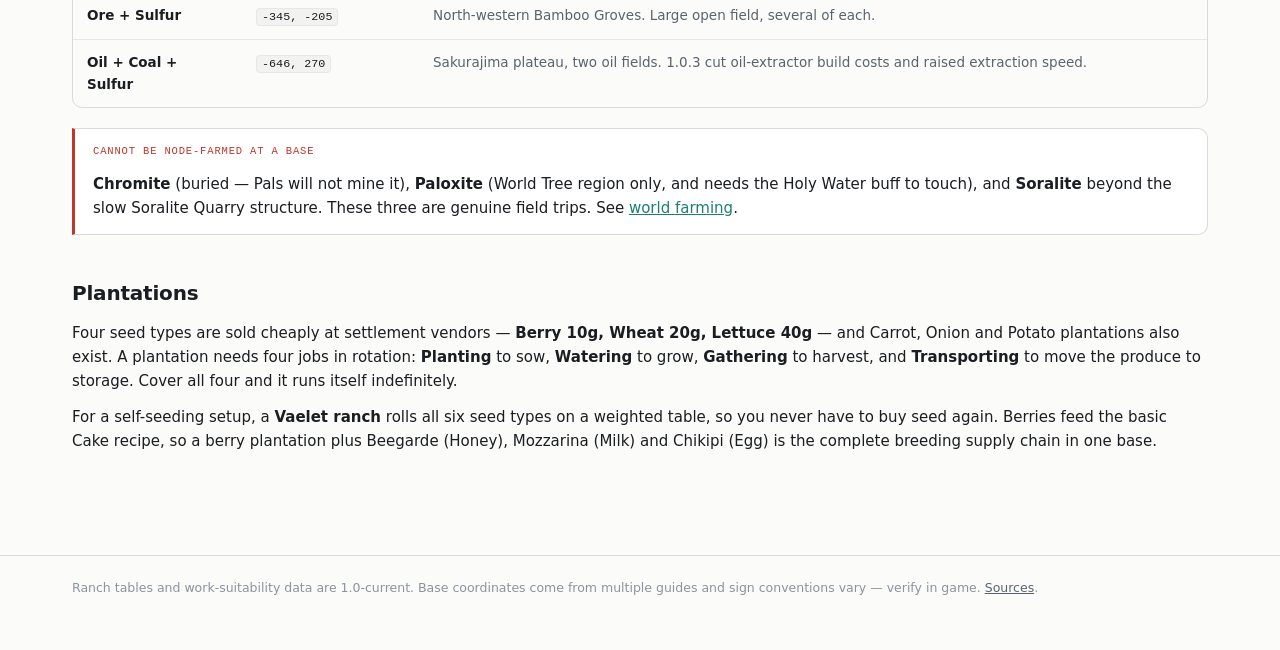
==== commit 1a5f43e2: "Confirm work speed raises ranch output; ranch Pals use the worker stack Player confirmation from liv" ====
--- a/base-production.html
+++ b/base-production.html
@@ -127,6 +127,11 @@
   </table>
   </div>
 
+  <div class="callout good">
+    <span class="tag">Two independent multipliers on every ranch slot</span>
+    <p><strong>Condensation rank</strong> raises drop quantity per cycle (rank 1 &rarr; rank 5 is roughly 1 &rarr; 1&ndash;5), and <strong>work speed raises ranch output on top of that</strong> &mdash; confirmed in live 1.0.3 play, not just animation speed. Give ranch Pals the same <a href="passives.html">+245% work stack</a> you give a furnace Pal, and condense them to 4 stars.</p>
+  </div>
+
   <h3>The ranch slots actually worth taking</h3>
   <ol class="slots">
     <li><span class="n">Beegarde &mdash; Honey</span><span class="d">Honey has <strong>no vendor</strong> and gates every Cake recipe, which gates breeding. This is the least optional ranch slot in the game.</span></li>
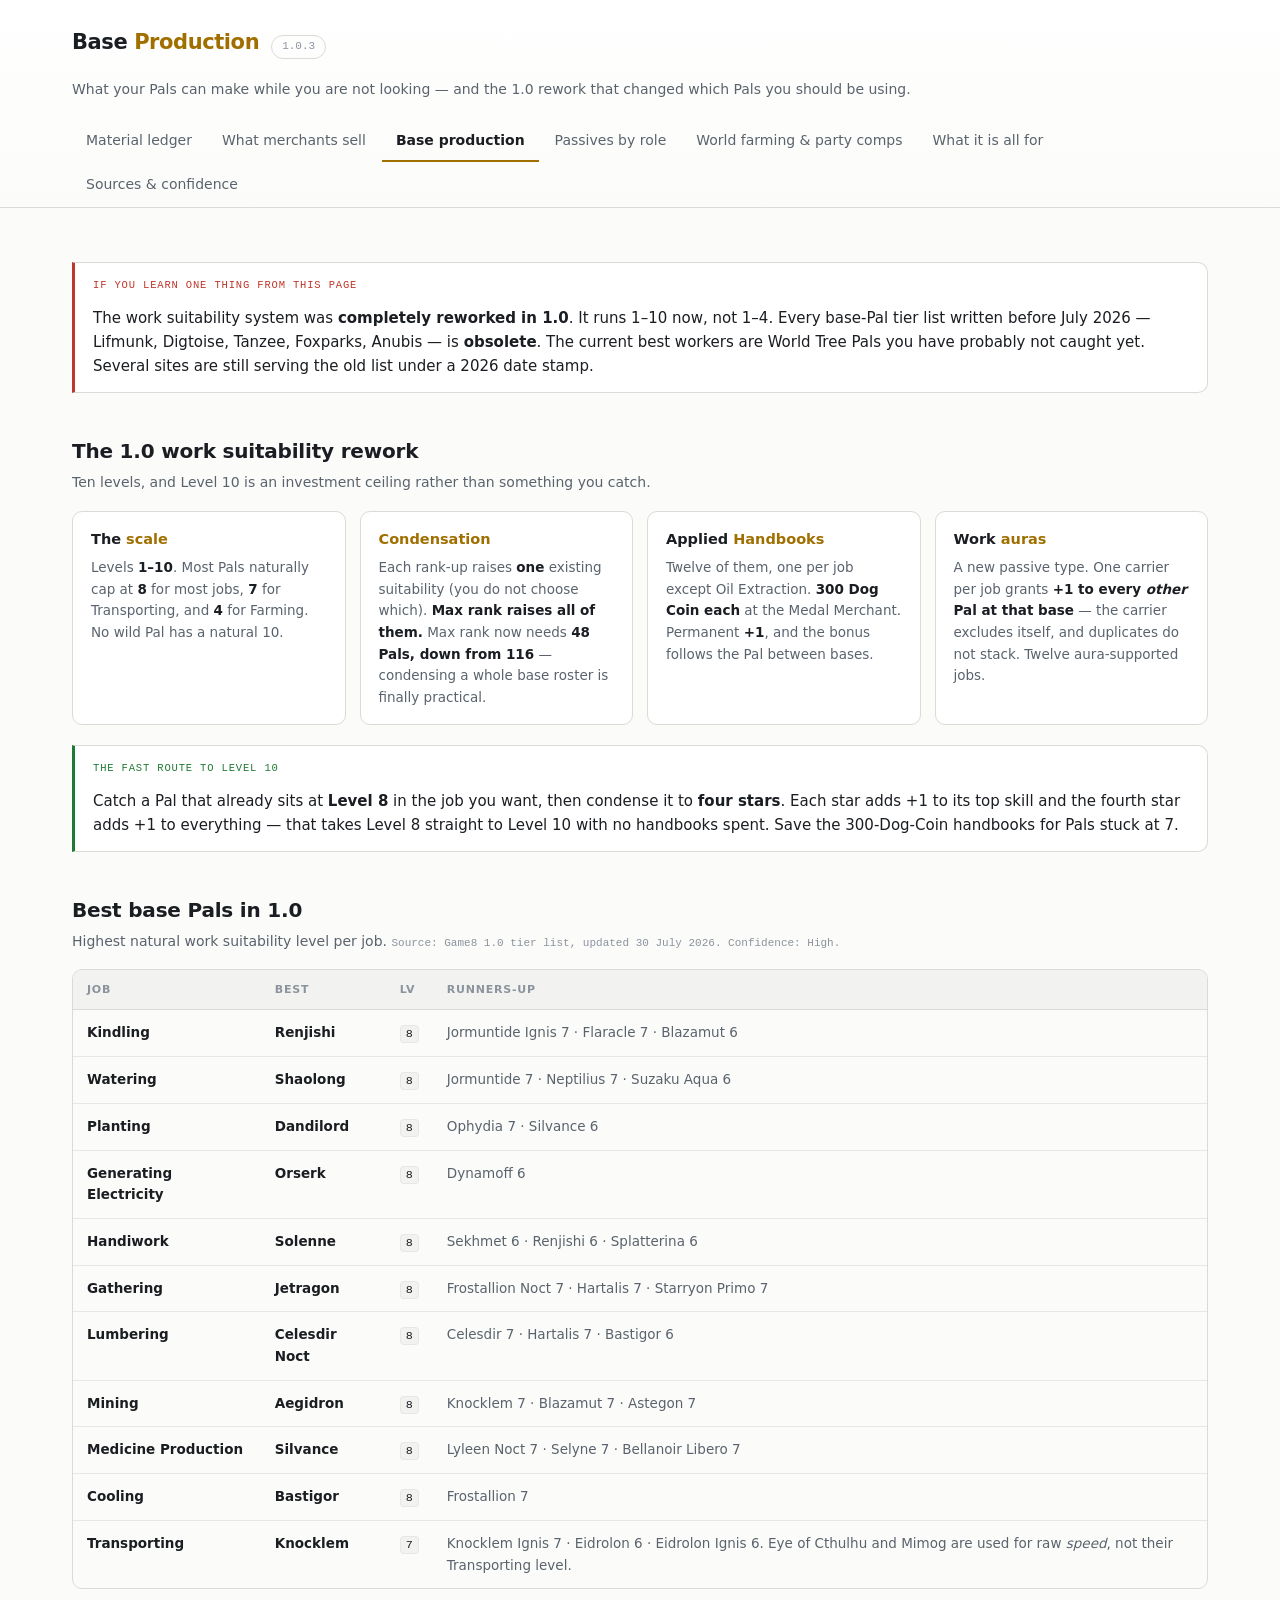
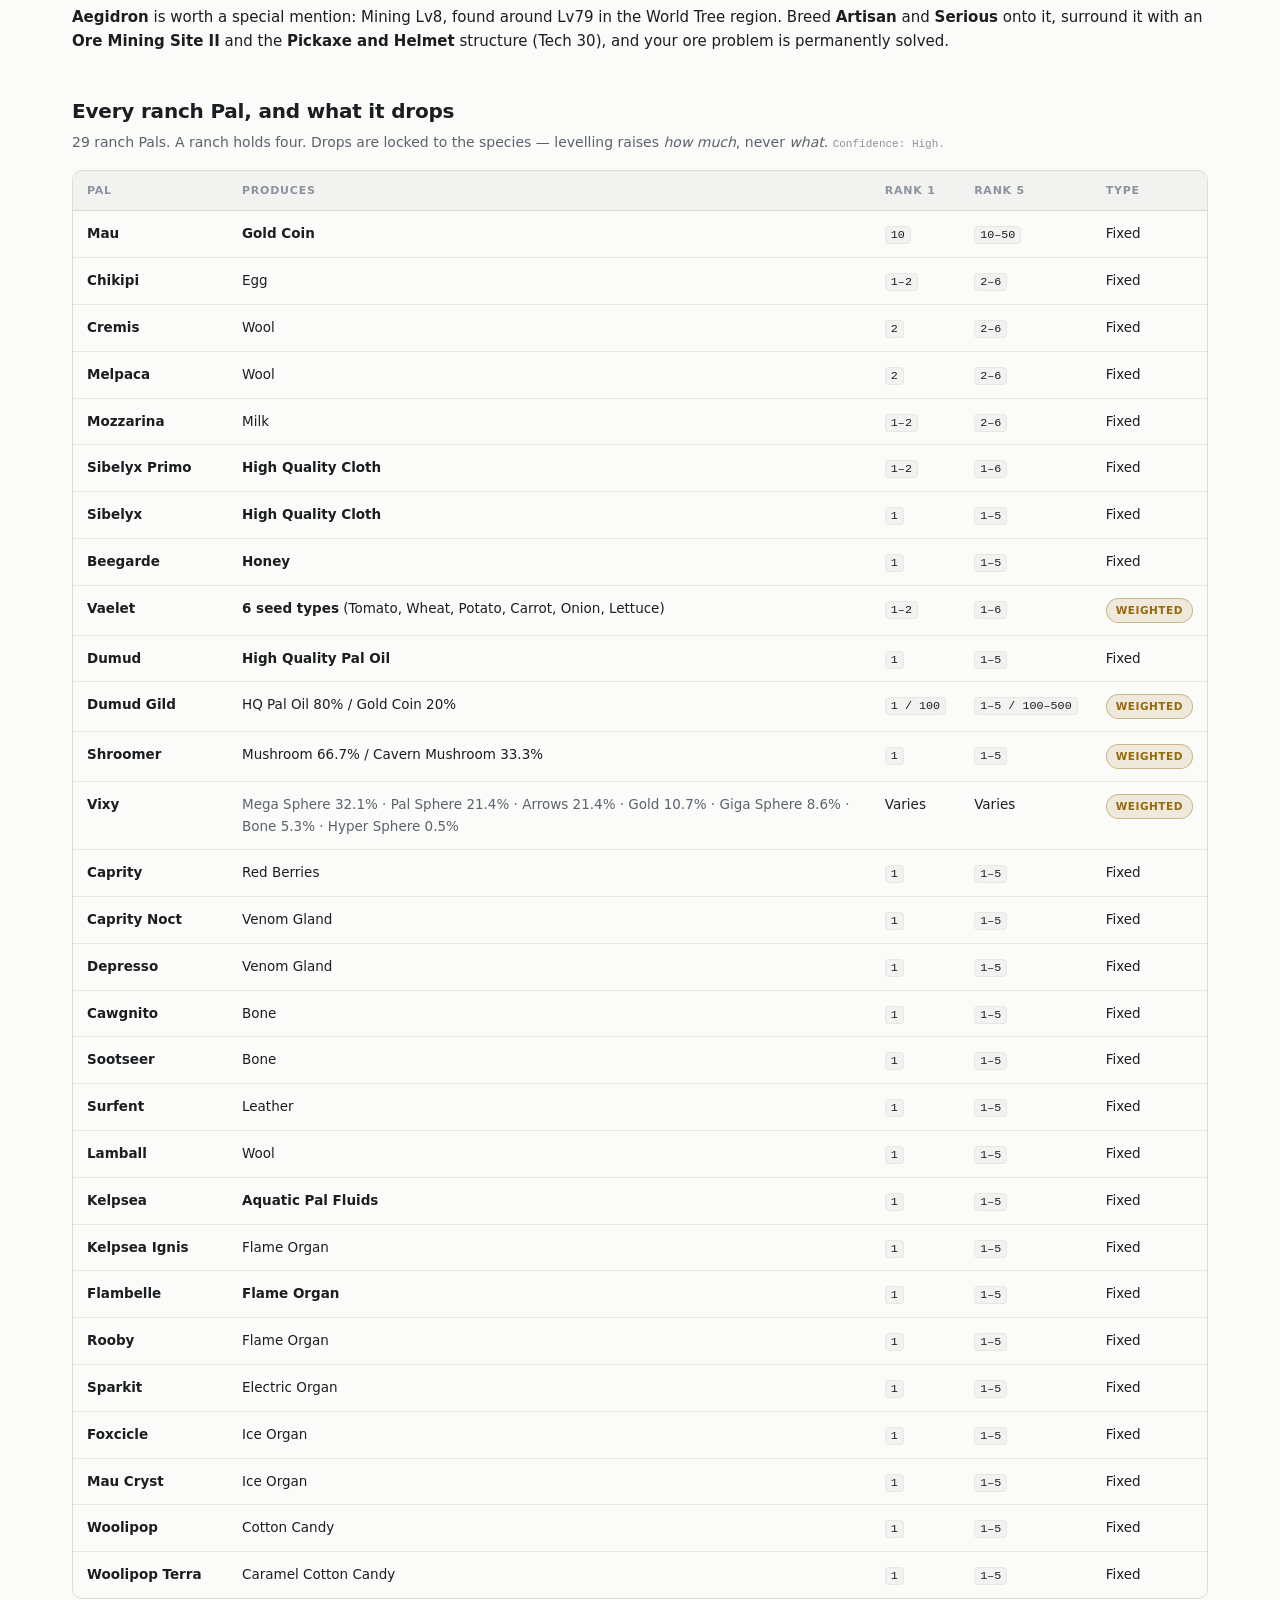
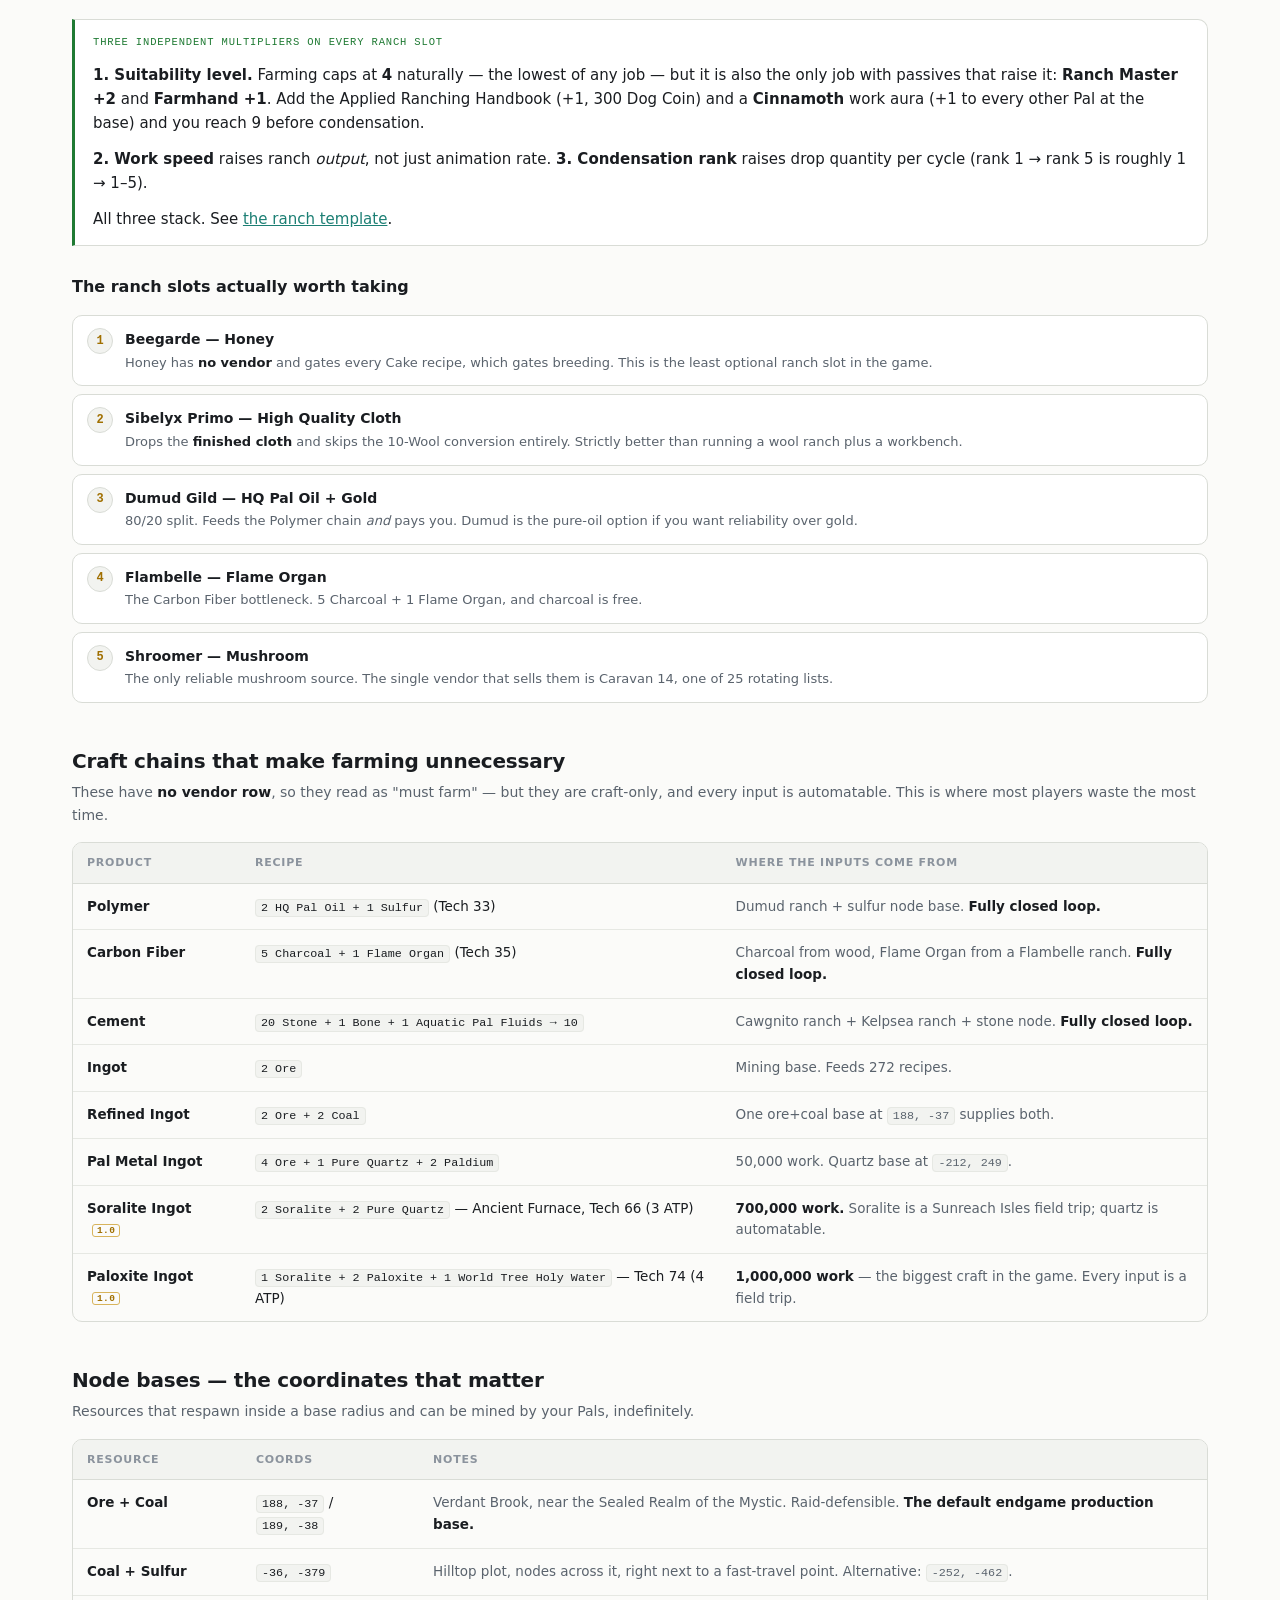
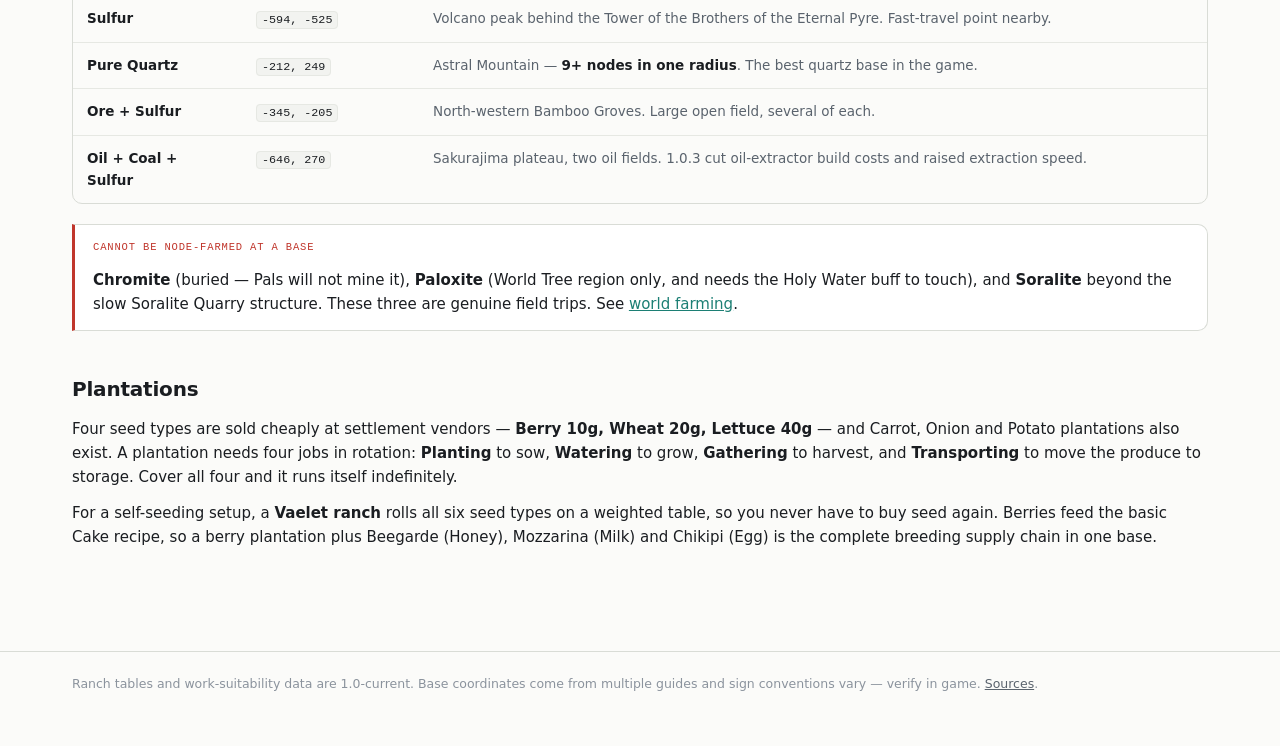
==== commit dbe324c1: "Screenshots: confirm Computer chain, correct the per-job passive claim Player-supplied in-game scree" ====
--- a/base-production.html
+++ b/base-production.html
@@ -128,8 +128,10 @@
   </div>
 
   <div class="callout good">
-    <span class="tag">Two independent multipliers on every ranch slot</span>
-    <p><strong>Condensation rank</strong> raises drop quantity per cycle (rank 1 &rarr; rank 5 is roughly 1 &rarr; 1&ndash;5), and <strong>work speed raises ranch output on top of that</strong> &mdash; confirmed in live 1.0.3 play, not just animation speed. Give ranch Pals the same <a href="passives.html">+245% work stack</a> you give a furnace Pal, and condense them to 4 stars.</p>
+    <span class="tag">Three independent multipliers on every ranch slot</span>
+    <p><strong>1. Suitability level.</strong> Farming caps at <strong>4</strong> naturally &mdash; the lowest of any job &mdash; but it is also the only job with passives that raise it: <strong>Ranch Master +2</strong> and <strong>Farmhand +1</strong>. Add the Applied Ranching Handbook (+1, 300 Dog Coin) and a <strong>Cinnamoth</strong> work aura (+1 to every other Pal at the base) and you reach 9 before condensation.</p>
+    <p><strong>2. Work speed</strong> raises ranch <em>output</em>, not just animation rate. <strong>3. Condensation rank</strong> raises drop quantity per cycle (rank 1 &rarr; rank 5 is roughly 1 &rarr; 1&ndash;5).</p>
+    <p>All three stack. See <a href="passives.html">the ranch template</a>.</p>
   </div>
 
   <h3>The ranch slots actually worth taking</h3>
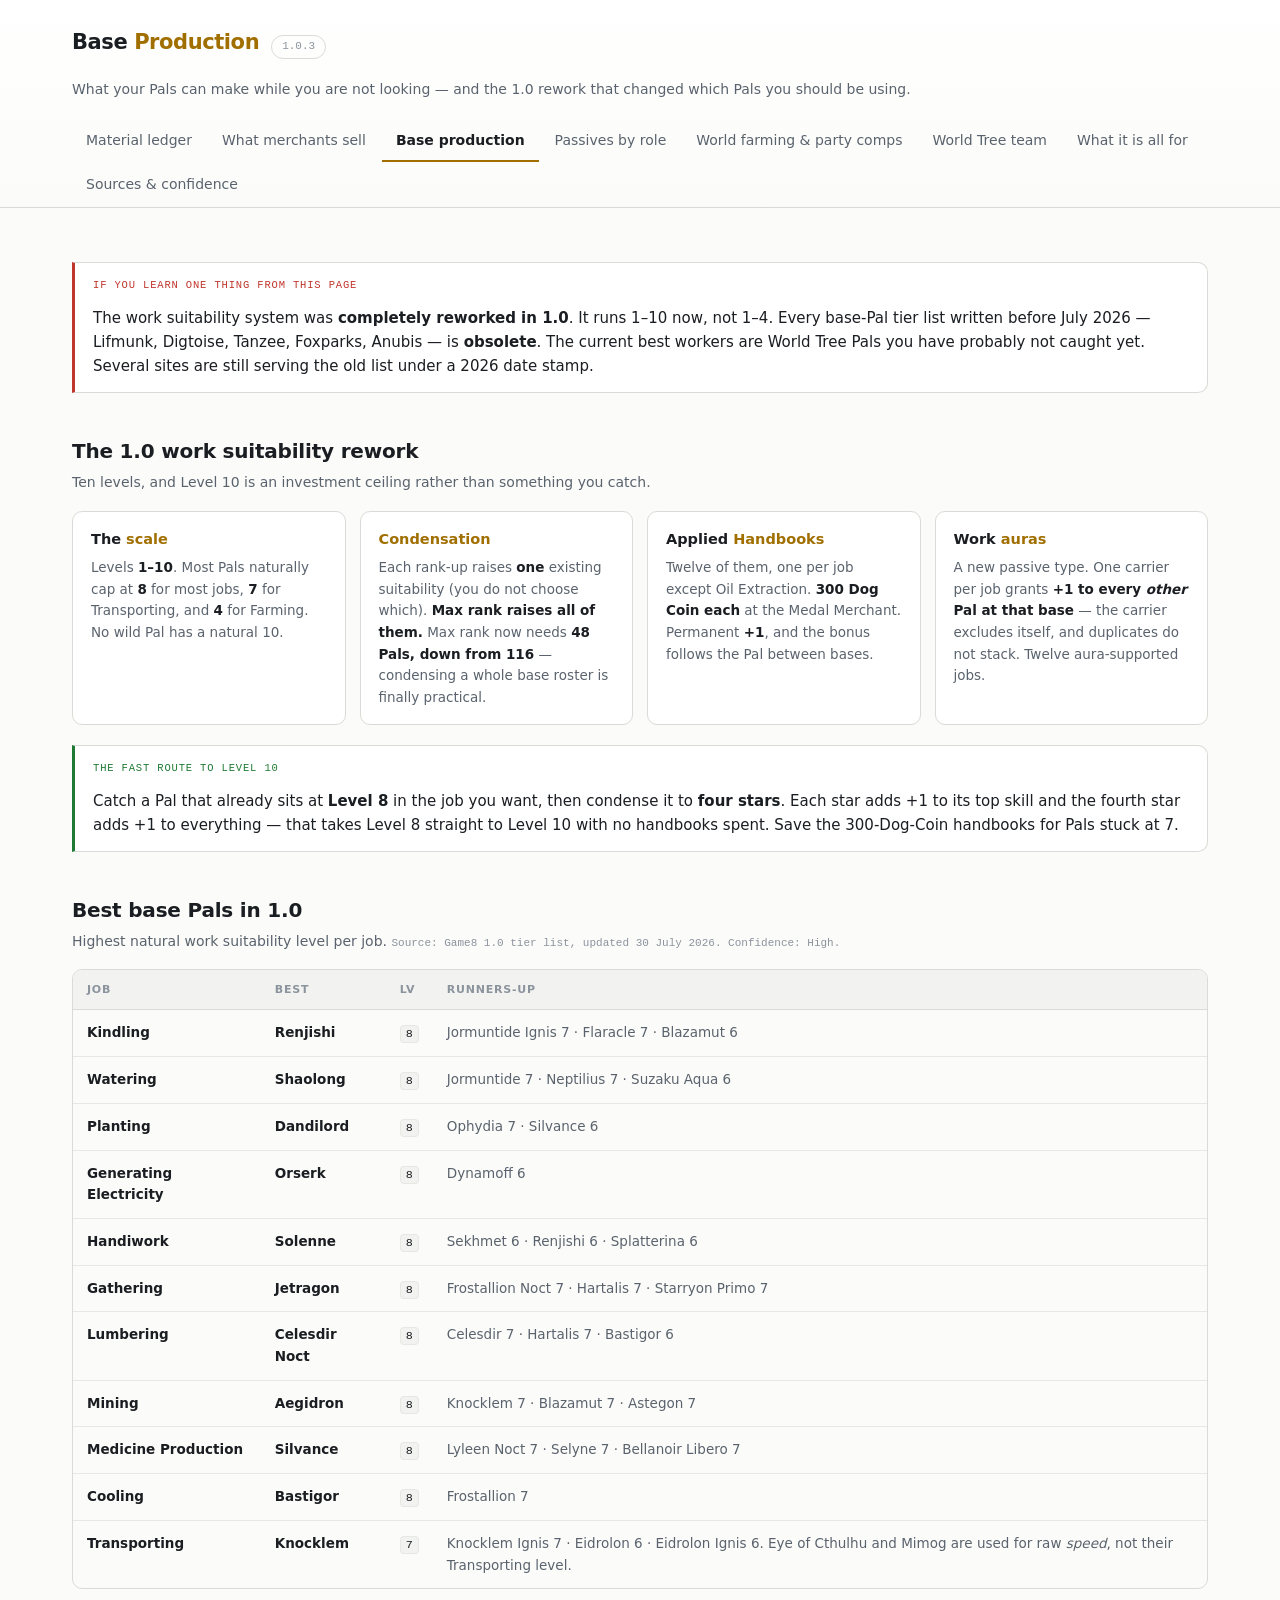
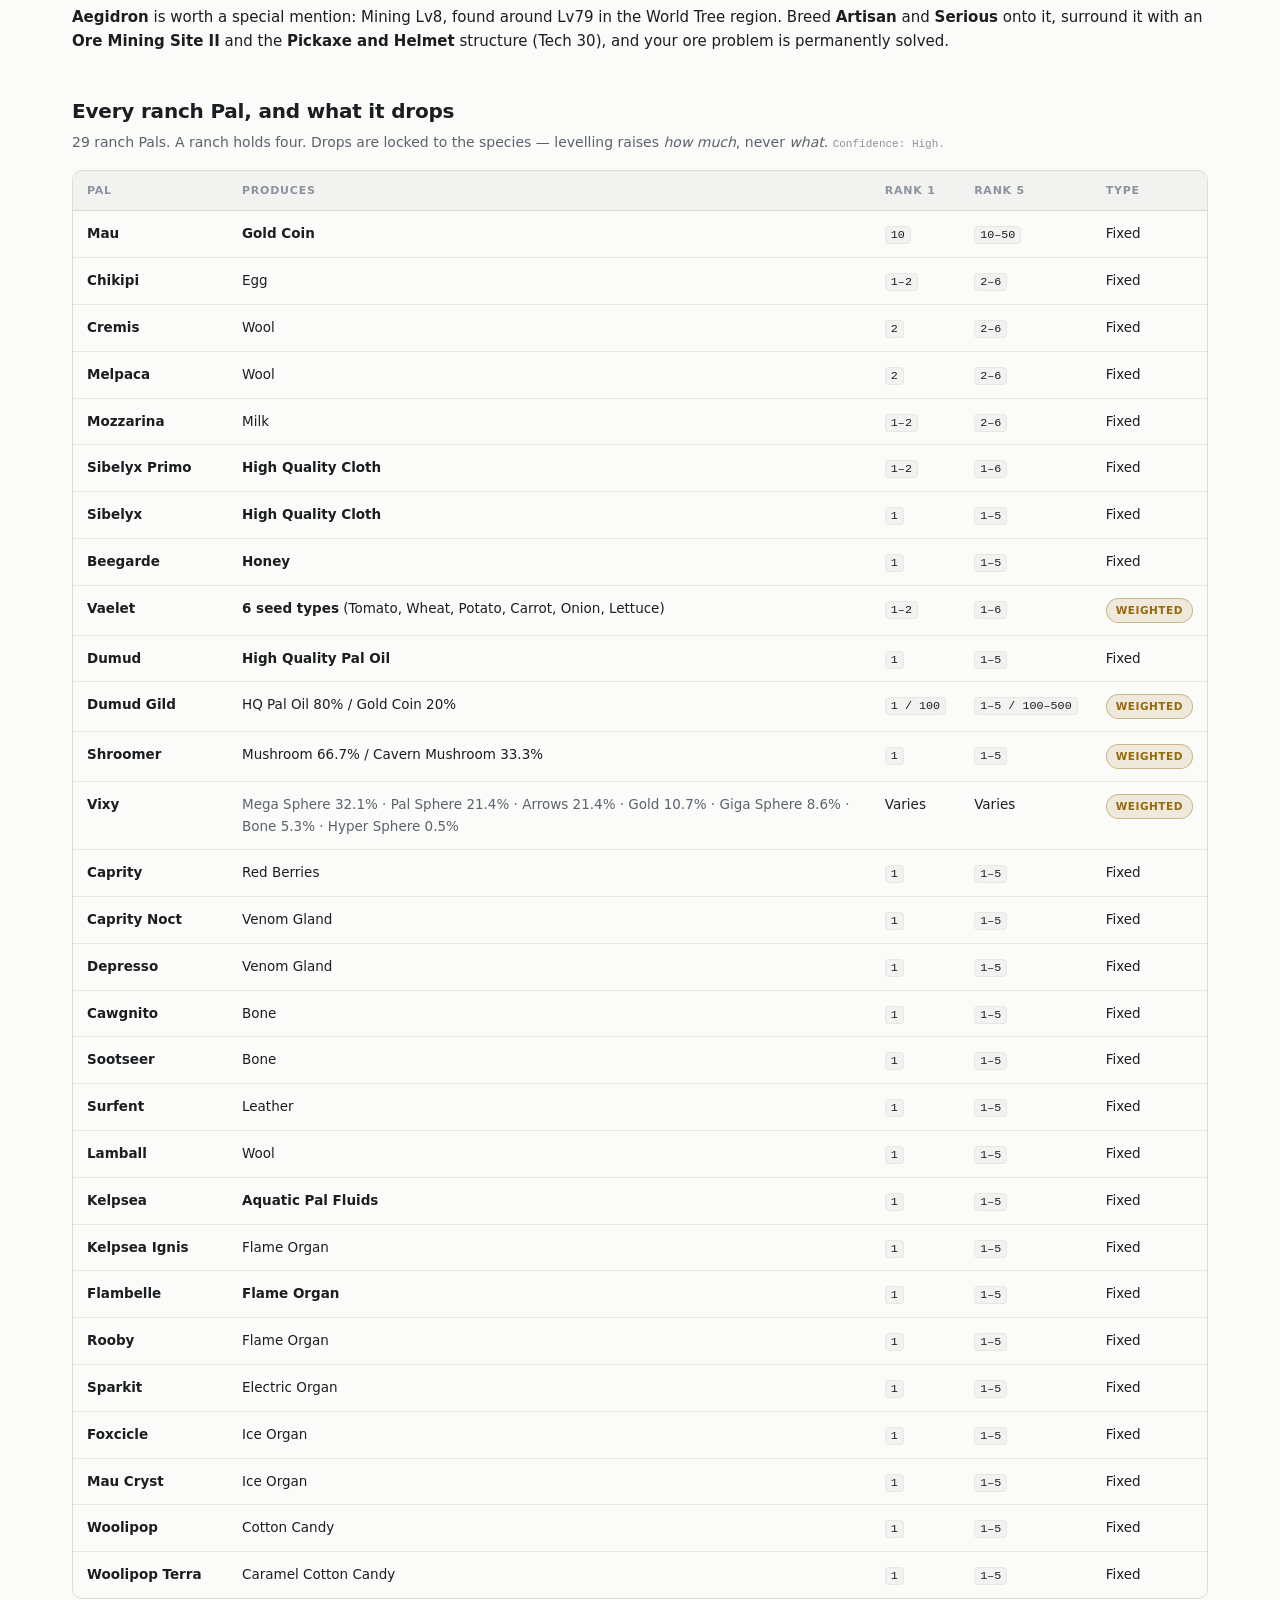
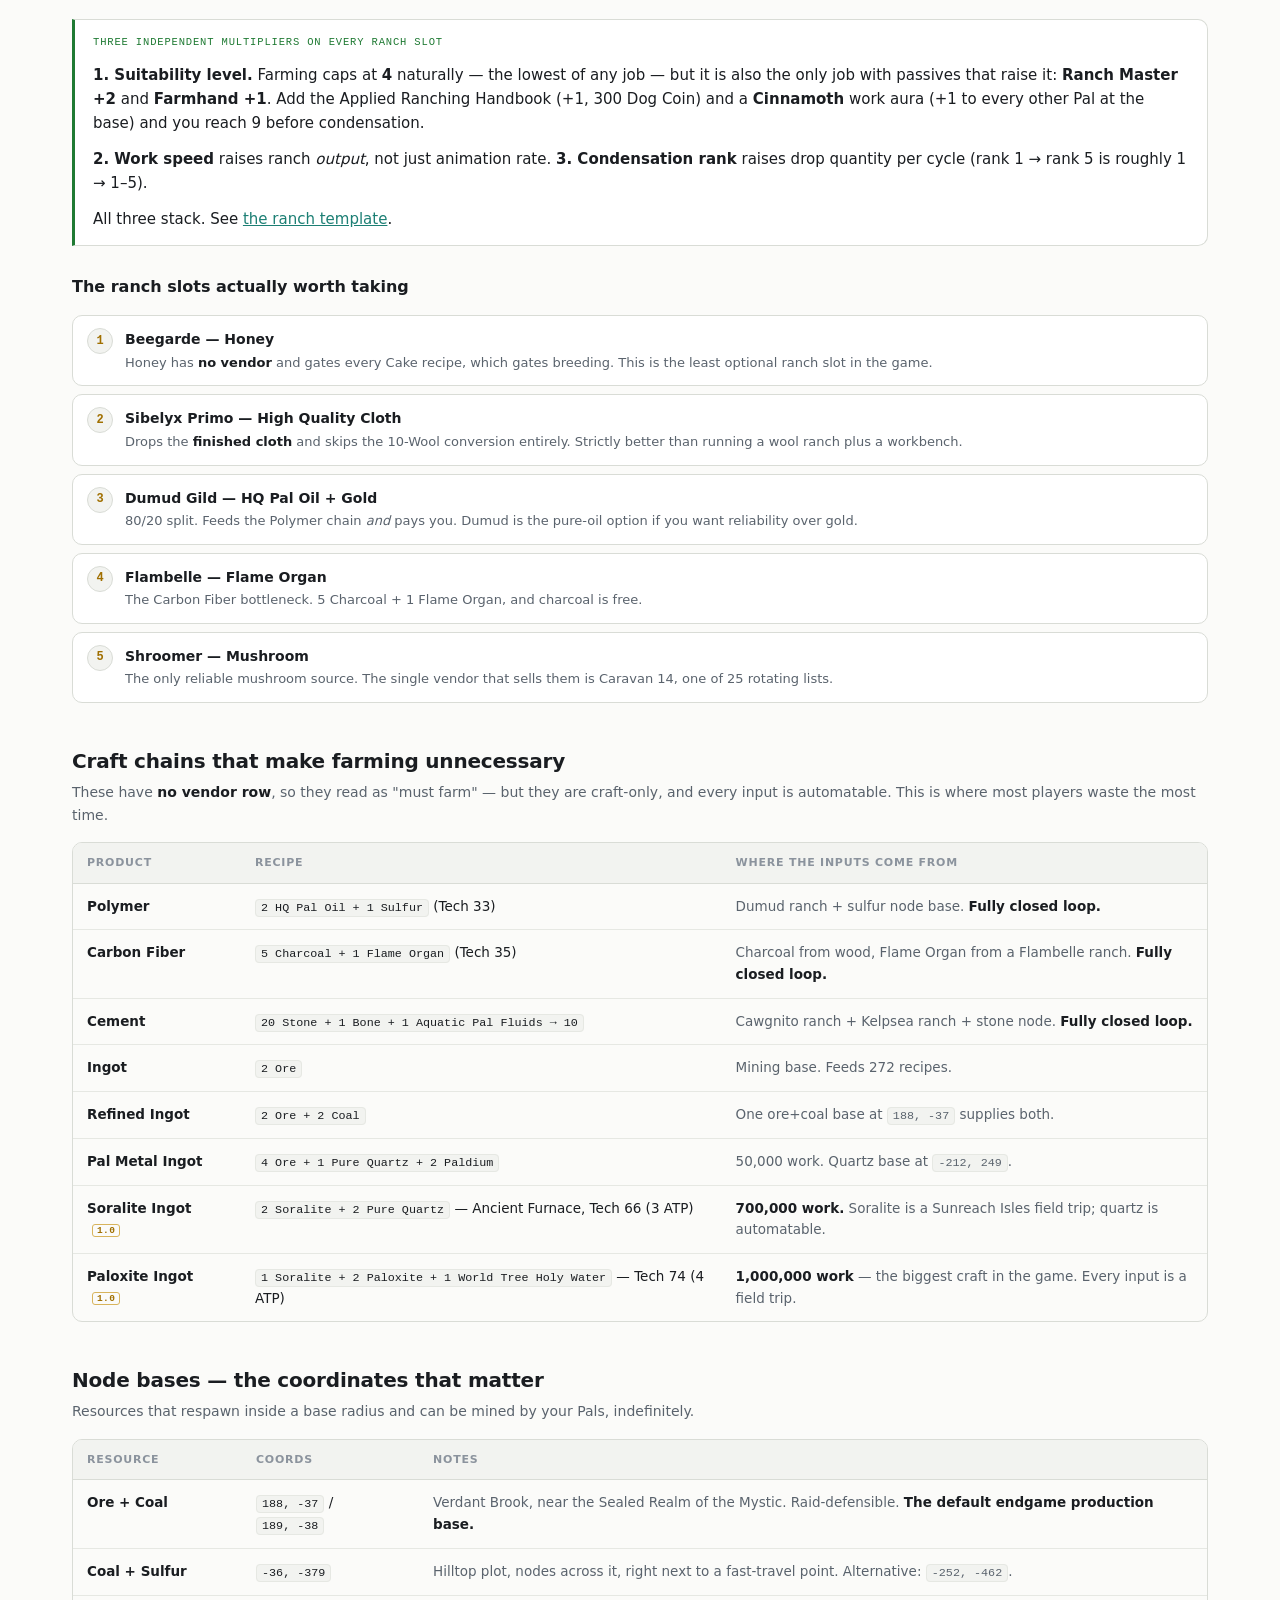
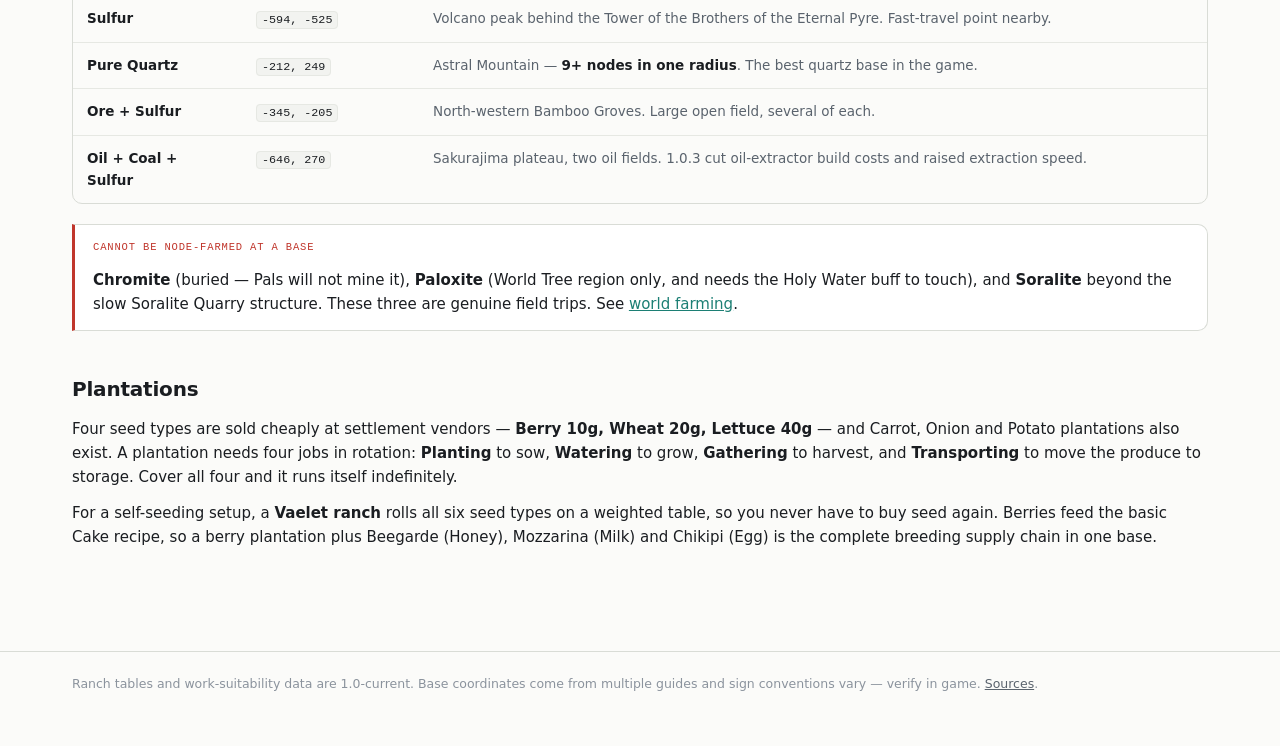
==== commit e98e2980: "Add World Tree farming team page: Holy Water + Paloxite A focused build page for farming both resour" ====
--- a/base-production.html
+++ b/base-production.html
@@ -22,6 +22,7 @@
       <a href="base-production.html" class="on">Base production</a>
       <a href="passives.html">Passives by role</a>
       <a href="world-farming.html">World farming &amp; party comps</a>
+      <a href="world-tree-team.html">World Tree team</a>
       <a href="endgame-demand.html">What it is all for</a>
       <a href="sources.html">Sources &amp; confidence</a>
     </nav>
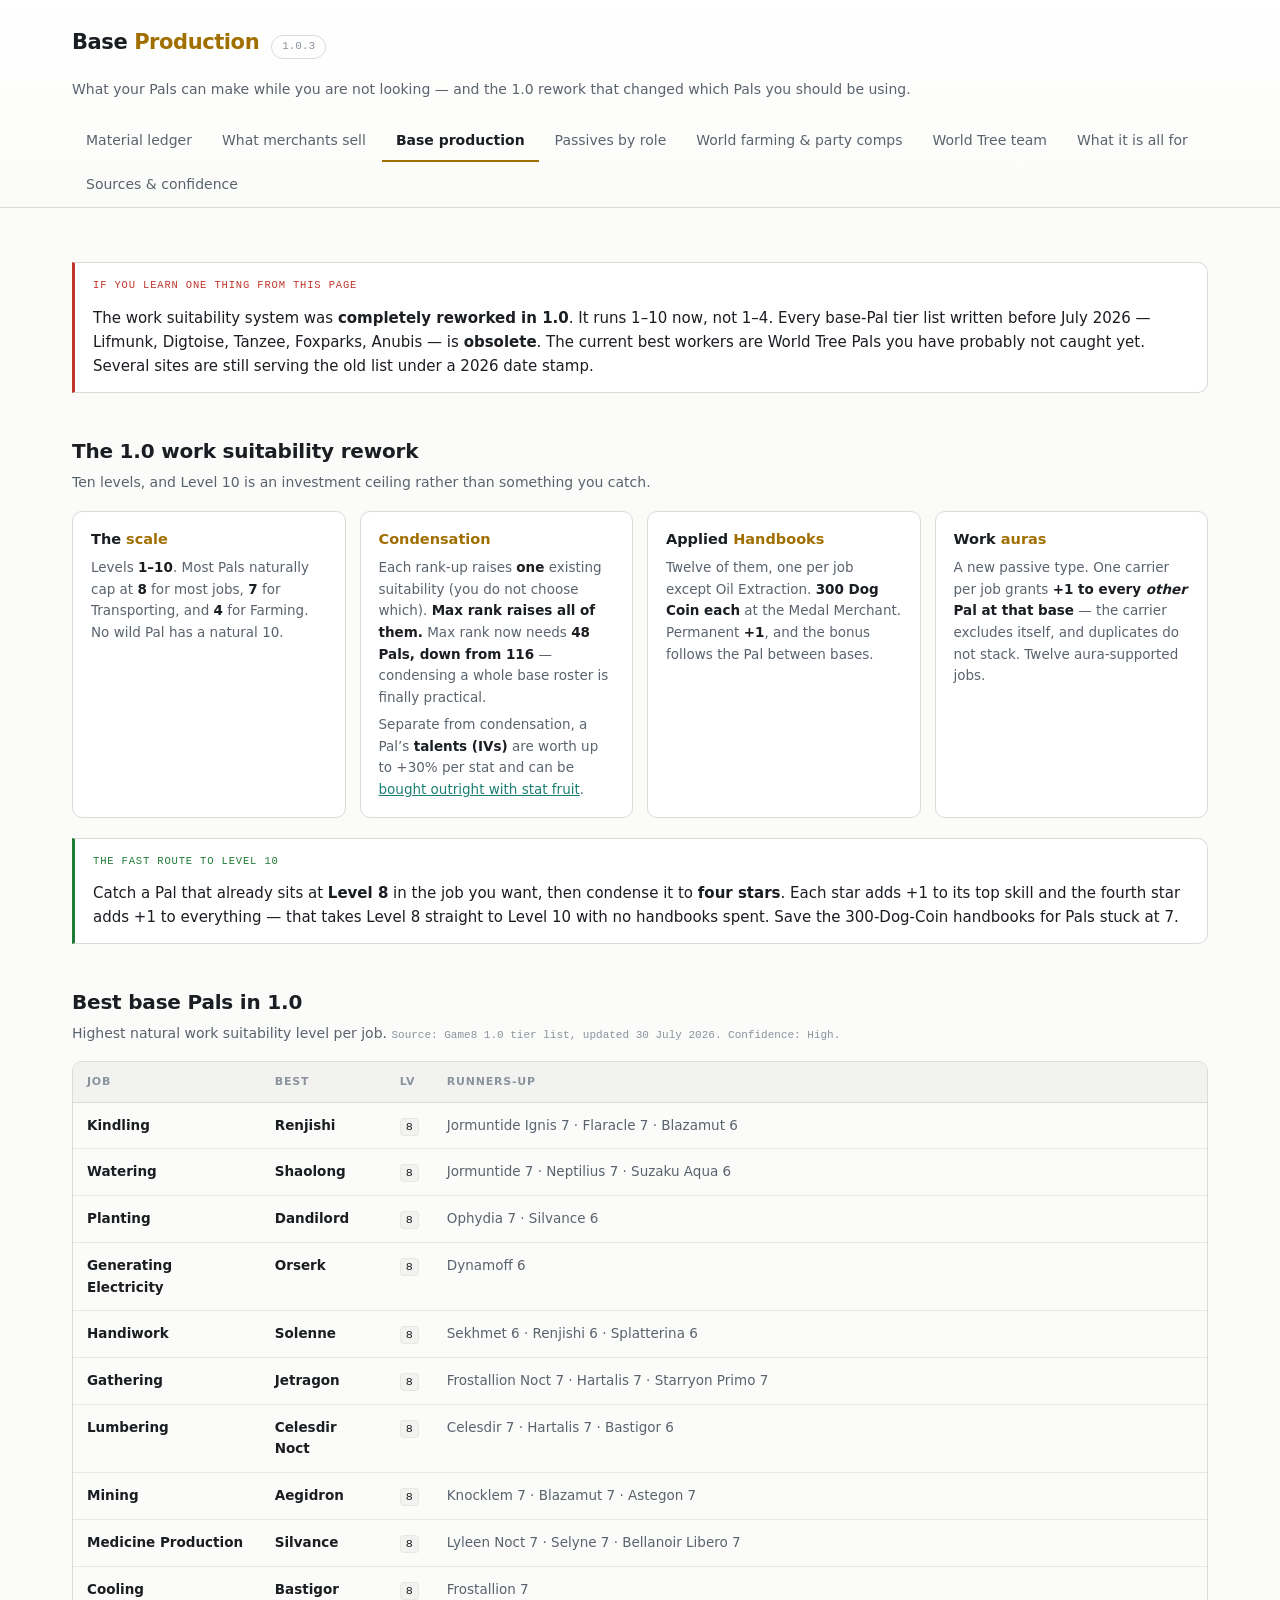
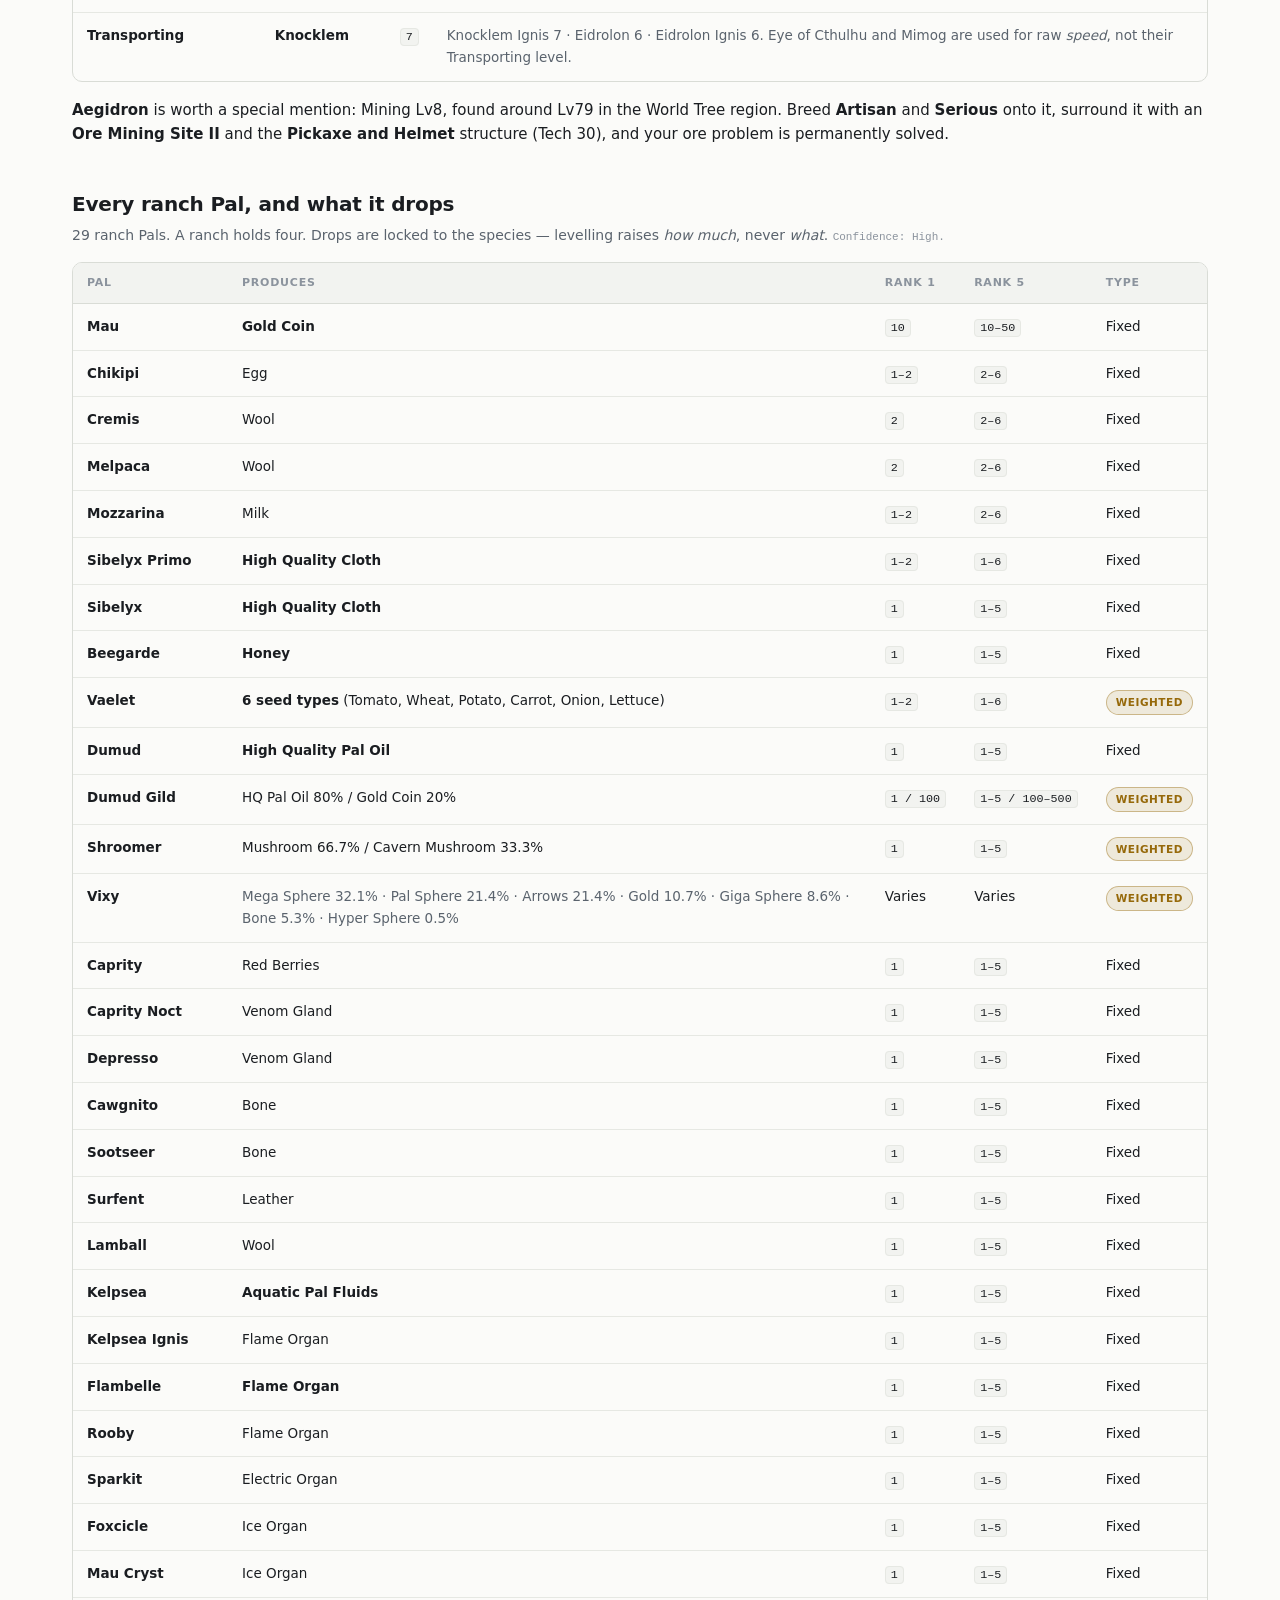
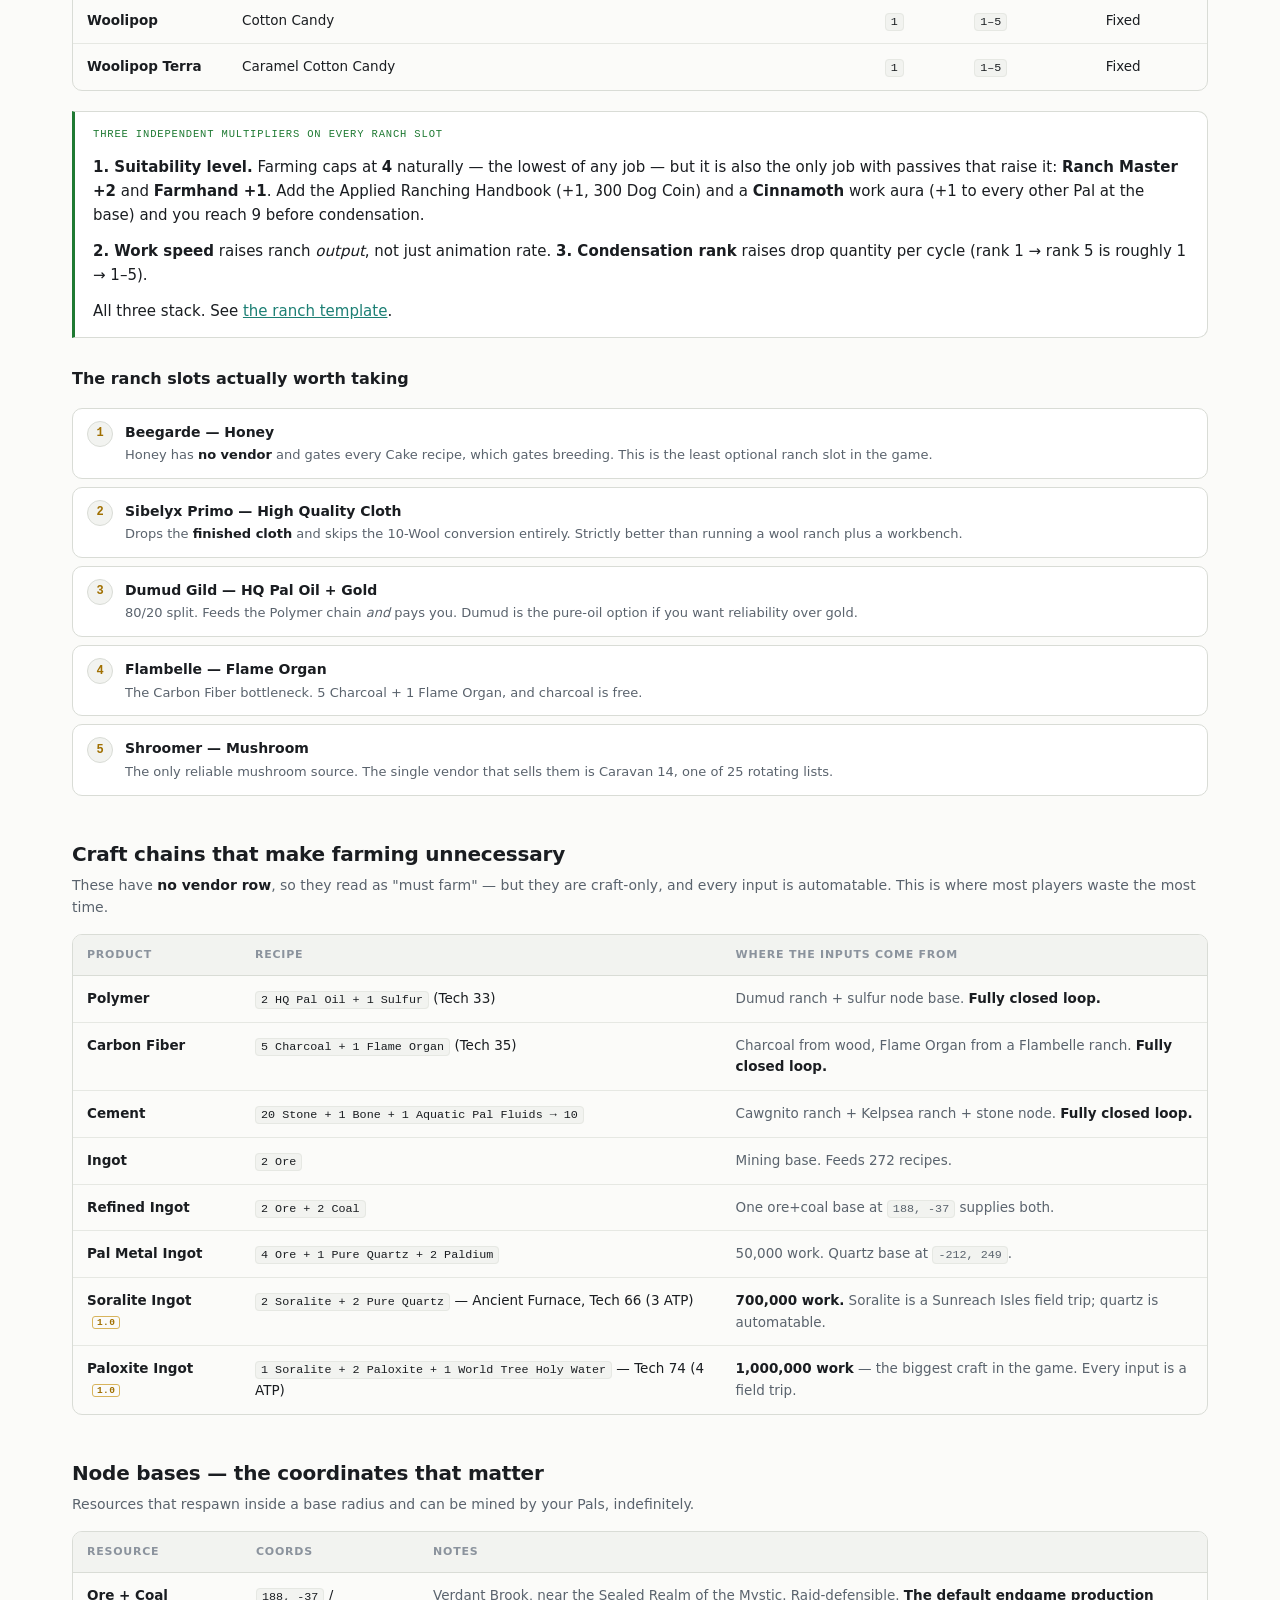
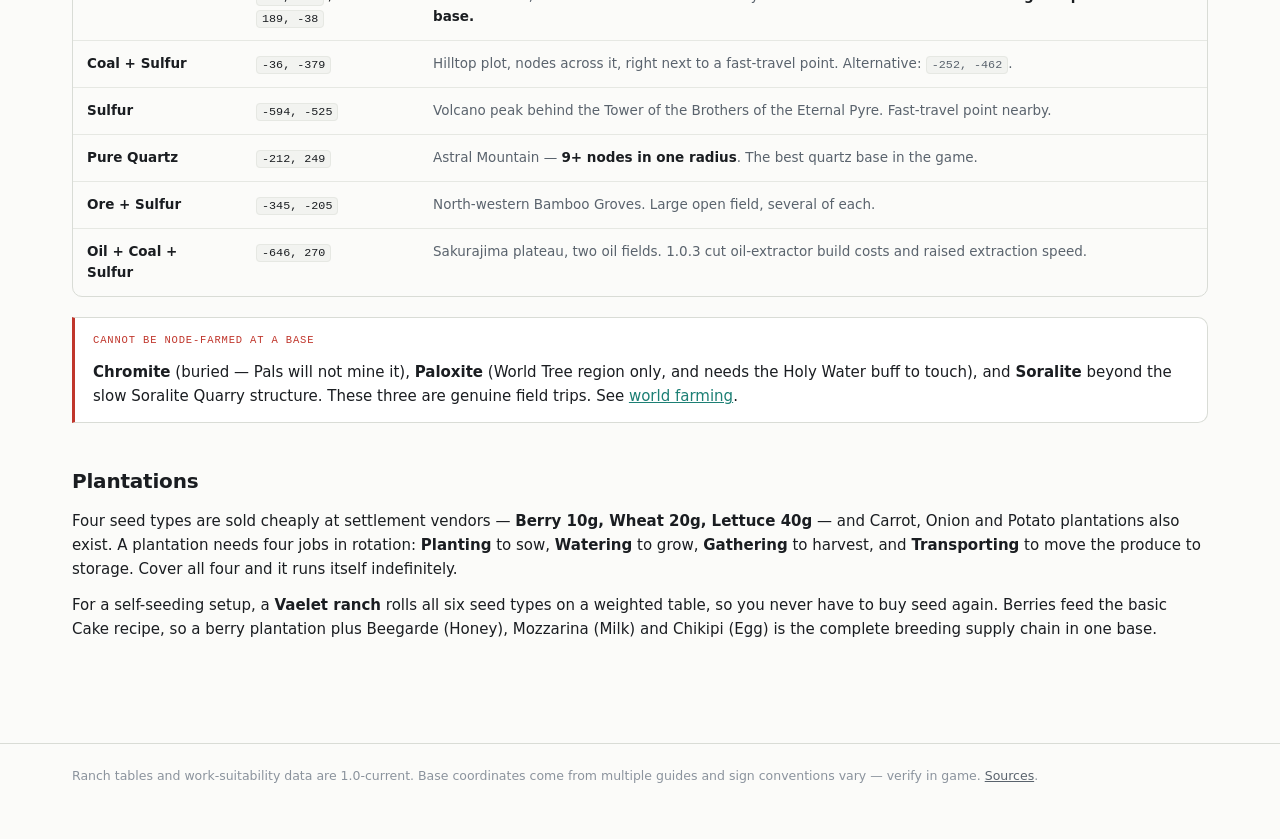
==== commit 0ba9f798: "Fighting mount, and a talents (IVs) section The mount kills with its own abilities, so its Attack is" ====
--- a/base-production.html
+++ b/base-production.html
@@ -48,6 +48,7 @@
     <div class="card">
       <h4><span class="who">Condensation</span></h4>
       <p>Each rank-up raises <strong>one</strong> existing suitability (you do not choose which). <strong>Max rank raises all of them.</strong> Max rank now needs <strong>48 Pals, down from 116</strong> — condensing a whole base roster is finally practical.</p>
+      <p>Separate from condensation, a Pal&rsquo;s <strong>talents (IVs)</strong> are worth up to +30% per stat and can be <a href="passives.html#ivs">bought outright with stat fruit</a>.</p>
     </div>
     <div class="card">
       <h4>Applied <span class="who">Handbooks</span></h4>
--- a/assets/style.css
+++ b/assets/style.css
@@ -228,3 +228,41 @@
   table { font-size: 12.5px; }
   td, th { padding: 9px 10px; }
 }
+
+/* ---------- route map ---------- */
+figure.routemap {
+  margin: 20px 0; padding: 18px 18px 14px;
+  background: var(--bg-raised); border: 1px solid var(--border);
+  border-radius: var(--radius);
+}
+figure.routemap svg { display: block; width: 100%; max-width: 100%; height: auto; color: var(--text); }
+figure.routemap figcaption {
+  margin-top: 12px; font-size: 13px; color: var(--text-dim); line-height: 1.5;
+}
+.rm-node   { fill: var(--bg-inset); stroke: var(--accent); stroke-width: 2.5; }
+.rm-alt    { fill: var(--bg-inset); stroke: var(--teal); stroke-width: 2.5; }
+.rm-count  { fill: var(--accent); font-weight: 700; font-size: 19px; text-anchor: middle; font-family: var(--mono); }
+.rm-altcount { fill: var(--teal); font-weight: 700; font-size: 15px; text-anchor: middle; }
+.rm-name   { fill: currentColor; font-size: 14px; font-weight: 600; text-anchor: middle; }
+.rm-coord  { fill: var(--text-faint); font-size: 12px; text-anchor: middle; font-family: var(--mono); }
+.rm-route  { fill: none; stroke: var(--accent); stroke-width: 3; stroke-linecap: round; stroke-linejoin: round; }
+.rm-optional { fill: none; stroke: var(--teal); stroke-width: 2.5; stroke-dasharray: 7 6; stroke-linecap: round; }
+.rm-step   { fill: var(--accent); font-size: 12.5px; font-weight: 700; text-anchor: middle; font-family: var(--mono); }
+.rm-steplabel { fill: var(--text-dim); font-size: 12.5px; text-anchor: middle; }
+.rm-arrow  { fill: var(--accent); }
+.rm-arrowalt { fill: var(--teal); }
+
+/* ---------- paloxite route overlay (fixed colours: the base map is always dark) ---------- */
+.pm-wrap { position: relative; line-height: 0; border-radius: var(--radius); overflow: hidden; border: 1px solid var(--border); }
+.pm-wrap img { display: block; width: 100%; height: auto; }
+.pm-overlay { position: absolute; inset: 0; width: 100%; height: 100%; }
+.pm-route { fill: none; stroke: #ffd60a; stroke-width: 3.2; stroke-linejoin: round; stroke-linecap: round; opacity: .95; }
+.pm-arrow { fill: #ffd60a; }
+.pm-node  { fill: #ffd60a; stroke: #4a3400; stroke-width: 1; }
+.pm-skip  { fill: none; stroke: #ff5c5c; stroke-width: 2.4; opacity: .95; }
+.pm-start { fill: none; stroke: #00ffe6; stroke-width: 3.5; }
+.pm-startlabel { fill: #00ffe6; font-size: 13px; font-weight: 700; text-anchor: middle;
+                 font-family: ui-monospace, Consolas, monospace; letter-spacing: .06em; }
+.pm-legend { display: flex; gap: 18px; flex-wrap: wrap; margin: 12px 0 0; font-size: 13px; color: var(--text-dim); }
+.pm-legend span { display: inline-flex; align-items: center; gap: 7px; }
+.pm-swatch { width: 13px; height: 13px; border-radius: 50%; display: inline-block; }
